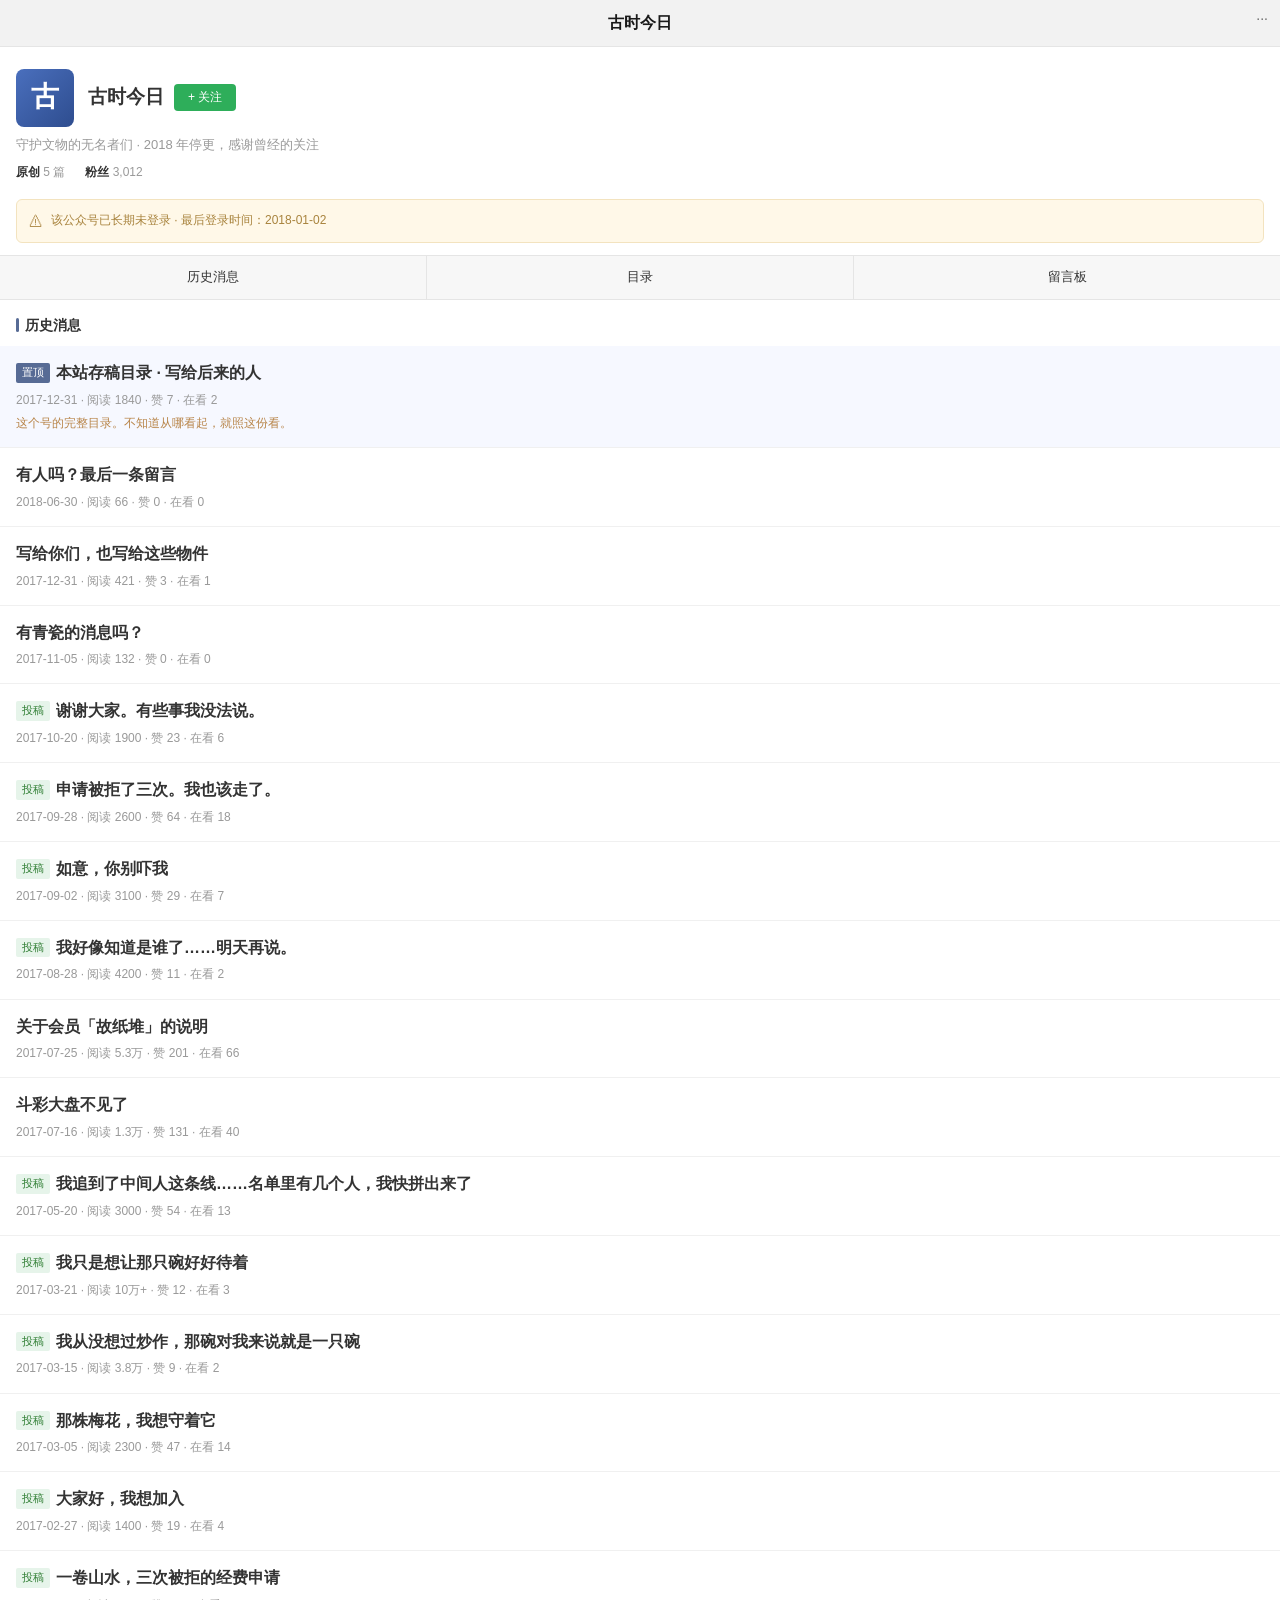
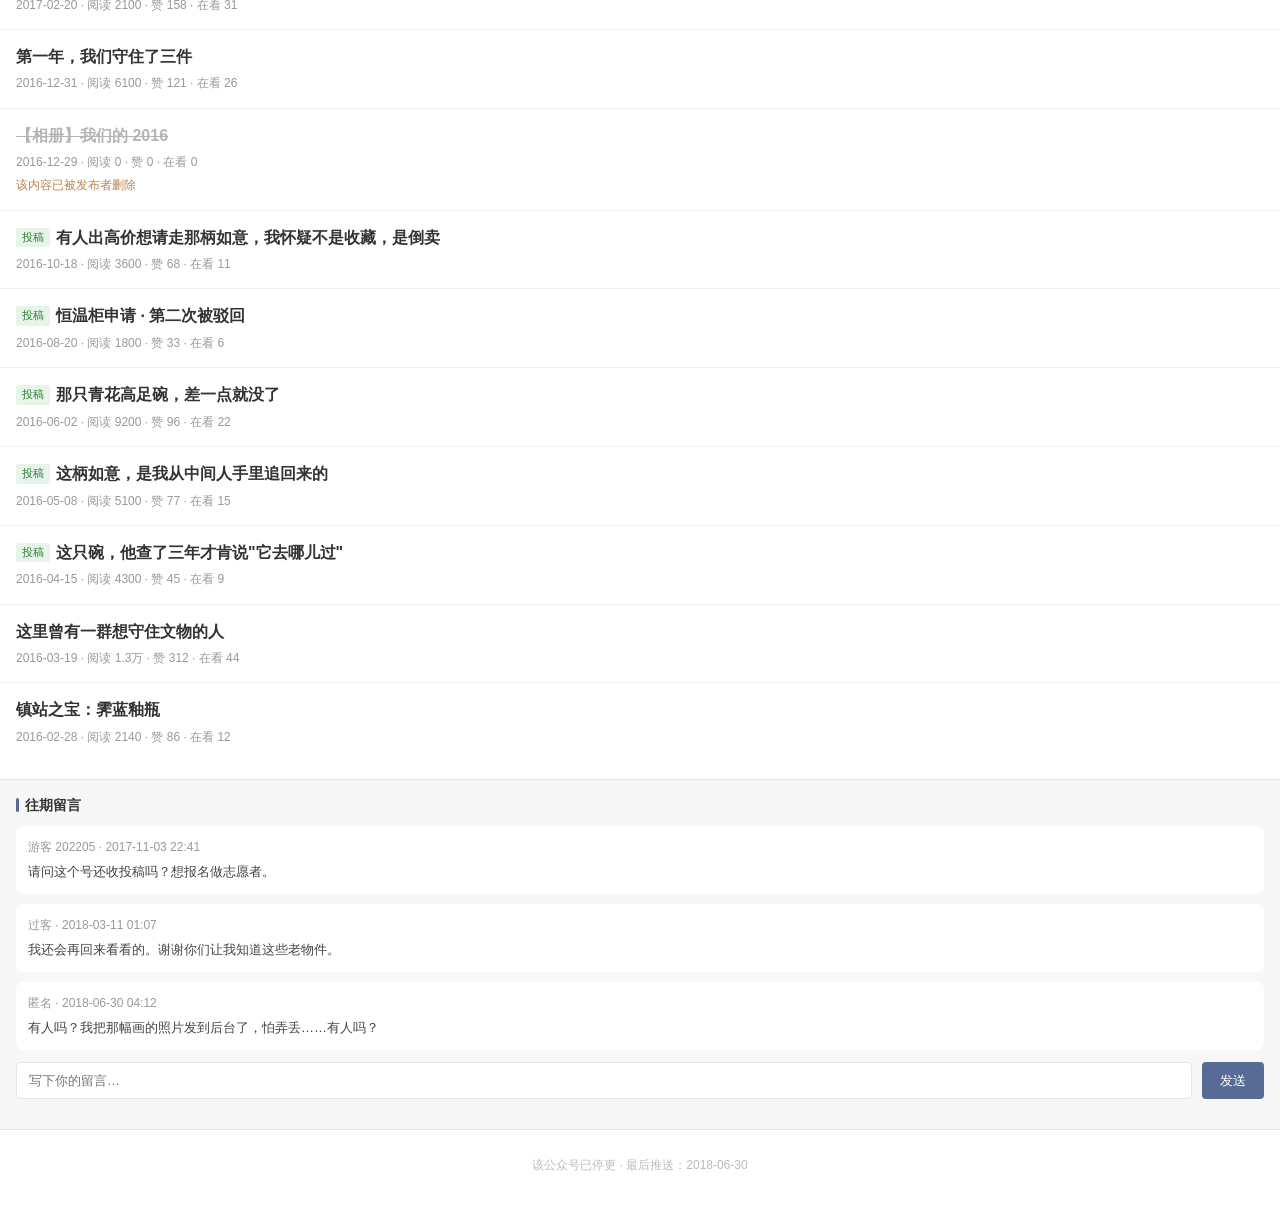
==== index.html @ 737e4e22 "大改版：论坛版废弃，重构为微信公众号ARG（号主守夜人/投稿人青瓷如意长卷过客/评论区反派故纸堆；阅读量赞在看；留言区网暴；阅读原文彩蛋；删除个人主页页）" ====
<!DOCTYPE html>
<html lang="zh-CN">
<head>
<meta charset="UTF-8">
<meta name="viewport" content="width=device-width, initial-scale=1.0, maximum-scale=1.0, user-scalable=no">
<title>古时今日 · 公众号</title>
<link rel="stylesheet" href="css/wechat.css?v=20260908">
<link rel="stylesheet" href="css/vintage.css?v=20260908">
</head>
<body>

<header class="wx-top">古时今日
  <span class="wx-top-actions">···</span>
</header>

<!-- 公众号头卡 -->
<section class="wx-hero">
  <div class="wx-avatar-row">
    <div class="wx-avatar">古</div>
    <div class="wx-name-row">
      <h1 class="wx-name">古时今日</h1>
      <button class="wx-follow" id="follow-btn">+ 关注</button>
    </div>
  </div>
  <p class="wx-desc">守护文物的无名者们 · 2018 年停更，感谢曾经的关注</p>
  <div class="wx-stats"><span><b>原创</b> 5 篇</span><span><b>粉丝</b> 3,012</span></div>
</section>

<div class="wx-notice"><i>⚠</i> 该公众号已长期未登录 · 最后登录时间：2018-01-02</div>

<!-- 自定义菜单 -->
<nav class="wechat-menu">
  <a data-act="history">历史消息</a>
  <a data-act="toc">目录</a>
  <a data-act="msg">留言板</a>
</nav>

<!-- 历史消息 -->
<section class="wx-articles">
  <div class="sec-title">历史消息</div>
  <div id="article-list"></div>
</section>

<!-- 往期留言墙 -->
<section class="wx-msgwall" id="msgwall">
  <div class="sec-title">往期留言</div>

  <div class="msg-old">
    <div class="msg-meta">游客 202205 · 2017-11-03 22:41</div>
    <div class="msg-text">请问这个号还收投稿吗？想报名做志愿者。</div>
  </div>
  <div class="msg-old">
    <div class="msg-meta">过客 · 2018-03-11 01:07</div>
    <div class="msg-text">我还会再回来看看的。谢谢你们让我知道这些老物件。</div>
  </div>
  <div class="msg-old">
    <div class="msg-meta">匿名 · 2018-06-30 04:12</div>
    <div class="msg-text">有人吗？我把那幅画的照片发到后台了，怕弄丢……有人吗？</div>
  </div>

  <div class="msg-send-row">
    <input class="msg-input-box" placeholder="写下你的留言…" disabled>
    <button class="msg-send" id="msgwall-send">发送</button>
  </div>
</section>

<footer class="wx-footer">该公众号已停更 · 最后推送：2018-06-30</footer>

<script src="js/dialog.js?v=20260908"></script>
<script src="js/posts.js?v=20260908"></script>
<script src="js/story.js?v=20260908"></script>
<script src="js/app.js?v=20260908"></script>
</body>
</html>
---- css/wechat.css ----
/* 古时今日 · 微信公众号风（废弃公众号 ARG） */
:root {
  --wx-blue: #576b95;
  --wx-green: #2eae5a;
  --wx-bg: #f2f2f2;
  --wx-line: #e5e5e5;
  --wx-text: #333;
  --wx-soft: #999;
}
* { box-sizing: border-box; margin: 0; padding: 0; }
body {
  font-family: "PingFang SC", "Microsoft YaHei", Arial, sans-serif;
  background: #fff; color: var(--wx-text); font-size: 15px; line-height: 1.6;
}
a { text-decoration: none; color: inherit; }

/* ===== 顶栏 ===== */
.wx-top {
  position: sticky; top: 0; z-index: 50;
  background: rgba(242, 242, 242, .96); color: #1a1a1a;
  font-size: 16px; font-weight: 600; text-align: center;
  padding: 10px 0; border-bottom: 1px solid var(--wx-line);
}
.wx-top-actions { position: absolute; right: 12px; top: 7px; font-size: 14px; color: #6b6b6b; font-weight: 400; }

/* ===== 主页面：公众号头卡 ===== */
.wx-hero { padding: 22px 16px 12px; }
.wx-avatar-row { display: flex; align-items: center; gap: 14px; }
.wx-avatar {
  width: 58px; height: 58px; border-radius: 8px; flex: 0 0 auto;
  background: linear-gradient(135deg, #4a6fbd, #2e4d8f); color: #fff;
  font-size: 28px; font-weight: 700; display: flex; align-items: center; justify-content: center;
}
.wx-name-row { display: flex; align-items: center; gap: 10px; flex-wrap: wrap; }
.wx-name { font-size: 19px; font-weight: 700; }
.wx-follow {
  background: var(--wx-green); color: #fff; border: none; border-radius: 4px;
  font-size: 12px; padding: 5px 14px; cursor: pointer;
}
.wx-follow.followed { background: #fff; color: var(--wx-soft); border: 1px solid var(--wx-line); }
.wx-desc { color: var(--wx-soft); font-size: 13px; margin-top: 8px; }
.wx-stats { display: flex; gap: 20px; color: var(--wx-soft); font-size: 12px; margin-top: 8px; }
.wx-stats b { color: var(--wx-text); }

/* 停更提示条 */
.wx-notice {
  margin: 4px 16px 12px; padding: 10px 12px;
  background: #fff8e8; color: #a8833d; font-size: 12px;
  border: 1px solid #f3e3bf; border-radius: 6px;
  display: flex; align-items: center; gap: 8px;
}
.wx-notice i { font-style: normal; font-size: 14px; }

/* ===== 自定义菜单 ===== */
.wechat-menu {
  display: flex; background: #f7f7f7;
  border-top: 1px solid var(--wx-line); border-bottom: 1px solid var(--wx-line);
}
.wechat-menu a {
  flex: 1; text-align: center; padding: 11px 0;
  font-size: 13px; color: #333; cursor: pointer;
  border-right: 1px solid var(--wx-line);
}
.wechat-menu a:last-child { border-right: none; }
.wechat-menu a:active { background: #ececec; }

/* ===== 分区标题 ===== */
.sec-title {
  font-size: 14px; font-weight: 700; color: #333;
  padding: 14px 16px 10px;
  display: flex; align-items: center; gap: 6px;
}
.sec-title::before { content: ''; width: 3px; height: 14px; background: var(--wx-blue); border-radius: 2px; }

/* ===== 文章列表 ===== */
.art-item {
  display: block; padding: 14px 16px;
  border-top: 1px solid #f0f0f0; cursor: pointer;
}
.art-item:active { background: #f7f7f7; }
.art-pinned { background: #f6f8ff; border-top: none; }
.art-head { display: flex; align-items: center; gap: 6px; flex-wrap: wrap; }
.art-title { font-size: 16px; font-weight: 600; word-break: break-all; }
.art-item.art-dead .art-title { color: #b5b5b5; text-decoration: line-through; }
.art-tag {
  flex: 0 0 auto; font-size: 11px; padding: 1px 6px; border-radius: 2px;
  background: #f0e8fd; color: #7c4dff;
}
.art-tag-pin { background: var(--wx-blue); color: #fff; }
.art-tag-sub { background: #e6f4ea; color: #2e7d32; }
.art-meta { color: var(--wx-soft); font-size: 12px; margin-top: 5px; }
.art-desc { color: #b8854a; font-size: 12px; margin-top: 4px; }

/* ===== 往期留言墙 ===== */
.wx-msgwall { background: #f7f7f7; border-top: 1px solid var(--wx-line); margin-top: 18px; padding-bottom: 30px; }
.msg-old { background: #fff; margin: 0 16px 10px; padding: 12px; border-radius: 8px; }
.msg-meta { color: var(--wx-soft); font-size: 12px; }
.msg-text { font-size: 13px; color: #444; margin-top: 4px; }
.msg-send-row { display: flex; gap: 10px; margin: 12px 16px 0; }
.msg-input-box {
  flex: 1; background: #fff; border: 1px solid var(--wx-line); border-radius: 4px;
  font-size: 13px; padding: 10px 12px; color: #666; outline: none;
}
.msg-send {
  background: var(--wx-blue); color: #fff; border: none; border-radius: 4px;
  padding: 0 18px; font-size: 13px; cursor: pointer;
}

/* ===== 文章页 ===== */
.wx-article { padding: 18px 16px 40px; }
.wx-title { font-size: 21px; font-weight: 700; line-height: 1.4; }
.wx-byline { display: flex; gap: 8px; align-items: center; color: var(--wx-soft); font-size: 12px; margin-top: 10px; }
.wx-byline b { color: var(--wx-blue); font-weight: 600; }
.wx-orig { font-size: 10px; padding: 1px 5px; background: #e8e8e8; color: #888; border-radius: 2px; }
.wx-src { color: var(--wx-soft); font-size: 12px; margin-top: 6px; }
.wx-body { margin-top: 18px; font-size: 15px; line-height: 1.85; color: #3b3b3b; word-break: break-word; }
.wx-body p { margin-bottom: 14px; }
.wx-body b { color: #7a4f1d; }
.wx-body b:last-of-type::before { content: '· '; color: #999; }
.wx-img { width: 100%; border-radius: 4px; margin: 14px 0 4px; }
.wx-reads { color: var(--wx-soft); font-size: 12px; margin-top: 6px; }
.wx-origin { margin-top: 16px; text-align: center; }
.wx-origin a { color: var(--wx-blue); font-size: 13px; border-bottom: 1px solid var(--wx-blue); }

/* 评论区 */
.wx-comments { margin-top: 24px; border-top: 8px solid var(--wx-bg); padding-top: 4px; }
.cmt-item { display: flex; gap: 10px; padding: 12px 16px; border-bottom: 1px solid #f2f2f2; }
.cmt-avatar {
  width: 34px; height: 34px; border-radius: 50%; flex: 0 0 auto;
  background: #3583fb; color: #fff; font-size: 15px; font-weight: 600;
  display: flex; align-items: center; justify-content: center;
}
.cmt-main { flex: 1; min-width: 0; }
.cmt-name { color: #576b95; font-size: 13px; font-weight: 600; }
.cmt-text { font-size: 14px; color: #3b3b3b; margin-top: 2px; white-space: pre-wrap; word-break: break-word; }
.cmt-author-reply {
  margin-top: 6px; background: #f7f7f7; border-radius: 4px;
  font-size: 12px; color: #666; padding: 6px 8px;
}
.cmt-author-reply b { color: #999; font-weight: 600; }
.cmt-meta { color: var(--wx-soft); font-size: 11px; margin-top: 5px; }
.cmt-like { color: #576b95; }
.cmt-empty { color: var(--wx-soft); font-size: 13px; padding: 14px 16px; }
.wx-write {
  display: block; margin: 16px; width: calc(100% - 32px);
  background: #fff; color: var(--wx-blue);
  border: 1px dashed #b9c6e3; border-radius: 4px;
  padding: 11px 0; font-size: 14px; cursor: pointer;
}
.wx-nav { display: flex; justify-content: space-between; gap: 10px; padding: 0 16px; flex-wrap: wrap; }
.nav-btn { color: var(--wx-blue); font-size: 13px; }

/* ===== 照片页 / 404 ===== */
.ph-wrap { text-align: center; padding: 30px 20px; }
.ph-img { max-width: min(92vw, 620px); border-radius: 6px; filter: sepia(.2); }
.ph-note { color: var(--wx-soft); font-size: 13px; line-height: 1.9; margin-top: 16px; max-width: 480px; margin-left: auto; margin-right: auto; }
.ph-back { display: inline-block; margin-top: 22px; color: var(--wx-blue); font-size: 13px; }
.err-wrap { padding: 60px 24px; text-align: center; }
.err-icon { font-size: 40px; color: #d8d8d8; }
.err-title { font-size: 17px; color: #555; margin-top: 12px; }
.err-text { color: var(--wx-soft); font-size: 13px; margin-top: 8px; line-height: 1.9; }
.err-back { display: inline-block; margin-top: 24px; color: var(--wx-blue); font-size: 14px; }

footer.wx-footer {
  text-align: center; color: #bbb; font-size: 12px;
  padding: 26px 16px 40px; border-top: 1px solid var(--wx-line);
}

@media (max-width: 600px) { .wx-title { font-size: 19px; } }
---- css/vintage.css ----
/* 古时今日 · 复古 Win98 风（废弃网站氛围）
   系统报错弹窗 / 失效链接 / 无人回应的留言板 / 旧合影彩蛋 / 404 页 */

/* ===== 复古弹窗（Win98 对话框） ===== */
.v98-overlay {
  position: fixed; inset: 0; background: rgba(0, 0, 0, .28);
  z-index: 999; display: none;
}
.v98-window {
  position: fixed; left: 50%; top: 50%; transform: translate(-50%, -50%);
  min-width: 320px; max-width: min(500px, calc(100vw - 32px));
  background: #c0c0c0;
  border: 2px solid; border-color: #fff #404040 #404040 #fff;
  box-shadow: 3px 3px 0 rgba(0, 0, 0, .35);
  z-index: 1000;
  font-family: "SimSun", "宋体", "Microsoft YaHei", Arial, sans-serif;
  display: none;
}
/* 静态模式（404 页复用，不做 fixed 居中） */
.v98-window.static {
  position: relative; left: auto; top: auto; transform: none;
  display: block;
}
.v98-titlebar {
  display: flex; align-items: center; justify-content: space-between; gap: 8px;
  background: linear-gradient(90deg, #000080, #1084d0);
  color: #fff; padding: 4px 4px 4px 8px;
  font-size: 12px; font-weight: 700; user-select: none;
}
.v98-title { white-space: nowrap; overflow: hidden; text-overflow: ellipsis; }
.v98-close {
  width: 18px; height: 15px; flex: 0 0 auto;
  background: #c0c0c0; color: #000;
  border: 1px solid; border-color: #fff #404040 #404040 #fff;
  font-size: 10px; line-height: 14px; text-align: center; cursor: pointer;
}
.v98-close:active { border-color: #404040 #fff #fff #404040; }
.v98-body { padding: 16px; }
.v98-msg { display: flex; gap: 12px; align-items: flex-start; }
.v98-icon {
  width: 34px; height: 34px; flex: 0 0 auto; border-radius: 50%;
  border: 2px solid #303030;
  display: flex; align-items: center; justify-content: center;
  font-size: 17px; font-weight: 900; color: #fff; font-family: Arial;
}
.v98-icon.error { background: #d43a3a; }
.v98-icon.warn  { background: #c78a00; }
.v98-icon.info  { background: #2d6fd2; }
.v98-text { flex: 1; min-width: 0; font-size: 13px; line-height: 1.8; color: #111; white-space: pre-wrap; word-break: break-word; }
.v98-btns { display: flex; justify-content: flex-end; gap: 8px; margin-top: 14px; }
.v98-btn {
  min-width: 76px; padding: 5px 14px; font-size: 12px;
  background: #c0c0c0; color: #111; border: 2px solid;
  border-color: #fff #404040 #404040 #fff; cursor: pointer;
  font-family: "SimSun", "宋体", Arial, sans-serif;
}
.v98-btn:active, .v98-btn.pressed { border-color: #404040 #fff #fff #404040; }
.v98-btn:disabled { color: #8a8a8a; text-shadow: 1px 1px #fff; cursor: default; }
.v98-input {
  width: 100%; box-sizing: border-box; margin-top: 10px; padding: 6px 8px;
  font-size: 12px; line-height: 1.6; font-family: inherit;
  background: #fff; border: 2px solid; border-color: #404040 #fff #fff #404040;
  outline: none; resize: vertical;
}
.v98-spin { display: inline-block; animation: v98spin 1s steps(8) infinite; }
@keyframes v98spin { to { transform: rotate(360deg); } }

/* ===== 失效链接（[已失效] 徽记 + 删除线） ===== */
a.dead-link, span.dead-link { color: #9c9c9c; text-decoration: line-through; }
a.dead-link:hover { color: #7a7a7a; }
.dead-tag {
  display: inline-block; font-size: 10px; color: #b9b9b9;
  border: 1px solid #d9d9d9; border-radius: 2px; padding: 0 3px;
  margin-left: 4px; text-decoration: none; vertical-align: 1px;
}

/* ===== 无人回应的留言板 ===== */
.board-section {
  background: var(--card, #fff); margin: 16px; border-radius: 8px;
  padding: 14px 16px;
}
.board-title { font-size: 15px; font-weight: 700; }
.board-sub { color: #999; font-size: 12px; margin: 2px 0 10px; }
.board-msg { border-top: 1px dashed var(--line, #e8eef5); padding: 10px 0; }
.board-meta { font-size: 12px; color: #8a8a8a; }
.board-text { font-size: 13px; color: #555; margin-top: 4px; }
.board-none { color: #bbb; font-size: 12px; padding: 8px 0; }

/* ===== 旧合影彩蛋（相册卡片） ===== */
.egg-album {
  margin-top: 12px; background: #f7f9fd;
  border: 1px solid var(--line, #e8eef5); border-radius: 8px; padding: 10px;
}
.egg-album img {
  width: 100%; border-radius: 6px; cursor: zoom-in;
  filter: sepia(.28) contrast(.92) brightness(1.02);
}
.egg-album img:hover { filter: sepia(.18) contrast(.96); }
.egg-album-cap { font-size: 12px; color: #999; margin-top: 6px; line-height: 1.7; }

/* ===== 404 页 ===== */
body.err404 {
  background: #c0c0c0;
  display: flex; align-items: center; justify-content: center;
  min-height: 100vh; padding: 20px;
}
.err404-wrap { width: min(560px, 100%); }
.err404-hint { color: #555; font-size: 12px; margin-top: 10px; line-height: 1.8; }
.err404-stats { margin-top: 16px; }
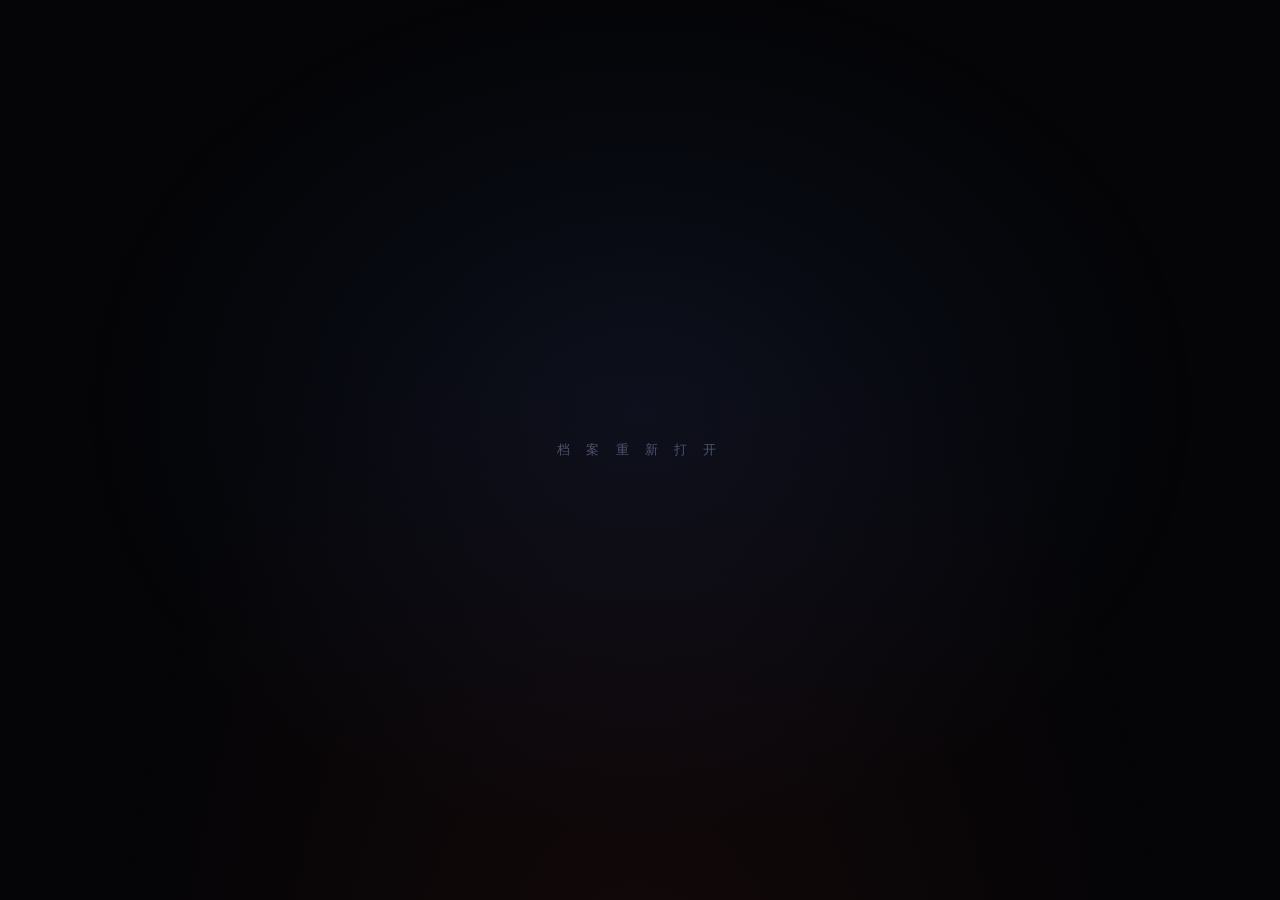
==== commit 883227b2: "新方向：文物档案网页（黑场→宝蓝红序章→老旧弹窗→推理黑板13张线索卡+红线+档案弹窗）；附内容填空表；清理旧论坛/公众号版" ====
--- a/index.html
+++ b/index.html
@@ -2,73 +2,59 @@
 <html lang="zh-CN">
 <head>
 <meta charset="UTF-8">
-<meta name="viewport" content="width=device-width, initial-scale=1.0, maximum-scale=1.0, user-scalable=no">
-<title>古时今日 · 公众号</title>
-<link rel="stylesheet" href="css/wechat.css?v=20260908">
-<link rel="stylesheet" href="css/vintage.css?v=20260908">
+<meta name="viewport" content="width=device-width, initial-scale=1.0">
+<title>古时今日</title>
+<link rel="stylesheet" href="css/opening.css?v=20260909">
+<link rel="stylesheet" href="css/vintage.css?v=20260909">
 </head>
-<body>
+<body class="opening">
 
-<header class="wx-top">古时今日
-  <span class="wx-top-actions">···</span>
-</header>
-
-<!-- 公众号头卡 -->
-<section class="wx-hero">
-  <div class="wx-avatar-row">
-    <div class="wx-avatar">古</div>
-    <div class="wx-name-row">
-      <h1 class="wx-name">古时今日</h1>
-      <button class="wx-follow" id="follow-btn">+ 关注</button>
-    </div>
-  </div>
-  <p class="wx-desc">守护文物的无名者们 · 2018 年停更，感谢曾经的关注</p>
-  <div class="wx-stats"><span><b>原创</b> 5 篇</span><span><b>粉丝</b> 3,012</span></div>
+<!-- 第一幕：静默 -->
+<section class="act-silence" id="act-silence">
+  <div class="silence-line">档 案 重 新 打 开</div>
 </section>
 
-<div class="wx-notice"><i>⚠</i> 该公众号已长期未登录 · 最后登录时间：2018-01-02</div>
+<!-- 第二幕：序章 -->
+<section class="act-prologue" id="act-prologue" style="display:none">
+  <div class="stage">
+    <div class="line pro-mark" data-step="0">文物档案 · 编号 2016–2018</div>
 
-<!-- 自定义菜单 -->
-<nav class="wechat-menu">
-  <a data-act="history">历史消息</a>
-  <a data-act="toc">目录</a>
-  <a data-act="msg">留言板</a>
-</nav>
+    <h1 class="line pro-title" data-step="1">
+      有些东西<span>不该被忘记</span>，<br>有些门，关了就不会再开。
+    </h1>
 
-<!-- 历史消息 -->
-<section class="wx-articles">
-  <div class="sec-title">历史消息</div>
-  <div id="article-list"></div>
-</section>
+    <div class="pro-body">
+      <p class="line" data-step="2">
+        <span class="blue">这里是一个已经消失的网站留下的全部档案。</span>
+        2016 年，有一群人开始记录他们守着的文物——一只碗、一柄如意、一卷山水、一株梅花。
+        他们写下每一次出价、每一次驳回、每一次求助，也写下了后来发生的事情。
+      </p>
+      <p class="line" data-step="3">
+        <span class="red">2018 年 1 月 2 日，这个网站最后一次被人打开。</span>
+        再之后，没有人来过。帖子里提到的那些人，也再没有出现。
+        我们把这些碎片收拢在这里，请你照着线索，自己看一看当年发生过什么。
+      </p>
+    </div>
 
-<!-- 往期留言墙 -->
-<section class="wx-msgwall" id="msgwall">
-  <div class="sec-title">往期留言</div>
+    <div class="line pro-foot" data-step="4">
+      以下内容包含真实文物的记录与无法核实的个人叙述。<br>
+      请自行判断，你将要看到的东西。
+    </div>
 
-  <div class="msg-old">
-    <div class="msg-meta">游客 202205 · 2017-11-03 22:41</div>
-    <div class="msg-text">请问这个号还收投稿吗？想报名做志愿者。</div>
-  </div>
-  <div class="msg-old">
-    <div class="msg-meta">过客 · 2018-03-11 01:07</div>
-    <div class="msg-text">我还会再回来看看的。谢谢你们让我知道这些老物件。</div>
-  </div>
-  <div class="msg-old">
-    <div class="msg-meta">匿名 · 2018-06-30 04:12</div>
-    <div class="msg-text">有人吗？我把那幅画的照片发到后台了，怕弄丢……有人吗？</div>
-  </div>
-
-  <div class="msg-send-row">
-    <input class="msg-input-box" placeholder="写下你的留言…" disabled>
-    <button class="msg-send" id="msgwall-send">发送</button>
+    <!-- 第三幕：老旧弹窗 -->
+    <div class="dialog-zone" id="dialog-zone"></div>
   </div>
 </section>
 
-<footer class="wx-footer">该公众号已停更 · 最后推送：2018-06-30</footer>
+<!-- 离开幕 -->
+<section class="act-leave" id="act-leave">
+  <div class="leave-inner">
+    你选择了离开。<br>
+    <small>这个档案会留在这里。等你改主意的时候。<br><a href="#" id="again">重新打开</a></small>
+  </div>
+</section>
 
-<script src="js/dialog.js?v=20260908"></script>
-<script src="js/posts.js?v=20260908"></script>
-<script src="js/story.js?v=20260908"></script>
-<script src="js/app.js?v=20260908"></script>
+<script src="js/dialog.js?v=20260909"></script>
+<script src="js/opening.js?v=20260909"></script>
 </body>
 </html>
--- a/css/opening.css
+++ b/css/opening.css
@@ -0,0 +1,97 @@
+/* 开场页：黑场 → 序章（宝蓝 / 朱红）→ 老旧弹窗 */
+:root {
+  --ink: #050507;
+  --royal: #3b6bd6;      /* 宝蓝 */
+  --royal-dim: #24407e;
+  --crimson: #c0392b;    /* 朱红 */
+  --paper: #e8e4da;
+}
+* { box-sizing: border-box; margin: 0; padding: 0; }
+html, body { height: 100%; }
+body.opening {
+  background: var(--ink); color: #cfd4e0;
+  font-family: "Songti SC", "SimSun", "Source Han Serif SC", Georgia, serif;
+  overflow-x: hidden;
+}
+
+/* 极淡的噪点/暗角，避免死黑 */
+body.opening::before {
+  content: ''; position: fixed; inset: 0; pointer-events: none; z-index: 1;
+  background:
+    radial-gradient(ellipse at 50% 45%, rgba(59,107,214,.10), transparent 62%),
+    radial-gradient(ellipse at 50% 120%, rgba(192,57,43,.08), transparent 60%);
+}
+
+.stage { position: relative; z-index: 2; max-width: 720px; margin: 0 auto; padding: 0 26px; }
+
+/* ===== 第一幕：静默 ===== */
+.act-silence {
+  min-height: 100vh; display: flex; align-items: center; justify-content: center;
+  transition: opacity 1.4s ease;
+}
+.silence-line {
+  color: #4a5163; font-size: 13px; letter-spacing: .5em;
+  opacity: 0; animation: fadeIn 3s ease 1.2s forwards;
+}
+@keyframes fadeIn { to { opacity: 1; } }
+
+/* ===== 第二幕：序章 ===== */
+.act-prologue { padding: 12vh 0 10vh; }
+.line { opacity: 0; transform: translateY(10px); transition: opacity 1.2s ease, transform 1.2s ease; }
+.line.show { opacity: 1; transform: none; }
+
+.pro-mark {
+  font-size: 12px; letter-spacing: .35em; color: #5c6a8a; margin-bottom: 28px;
+}
+.pro-title {
+  font-size: 34px; line-height: 1.5; font-weight: 700; letter-spacing: .08em;
+  color: var(--royal); text-shadow: 0 0 24px rgba(59,107,214,.35);
+}
+.pro-title span { color: var(--crimson); text-shadow: 0 0 24px rgba(192,57,43,.3); }
+.pro-body { margin-top: 34px; font-size: 16px; line-height: 2.1; color: #b9c1d1; }
+.pro-body p { margin-bottom: 18px; }
+.pro-body .red { color: #d8695c; }
+.pro-body .blue { color: #7ea2e8; }
+.pro-foot { margin-top: 42px; font-size: 13px; color: #6b7488; line-height: 2; }
+
+/* ===== 第三幕：老旧弹窗（复用 v98 外观，加深色底） ===== */
+.dialog-zone {
+  margin-top: 40px; opacity: 0; transition: opacity 1s ease;
+}
+.dialog-zone.show { opacity: 1; }
+.v98-window { /* 覆盖为深色系，保持 Win98 骨架 */ }
+.opening .v98-window {
+  background: #1a1d26;
+  border: 2px solid; border-color: #55617e #101319 #101319 #55617e;
+  box-shadow: 4px 4px 0 rgba(0,0,0,.5);
+  color: #cfd4e0;
+}
+.opening .v98-titlebar { background: linear-gradient(90deg, #17233f, #2b4c9b); }
+.opening .v98-body { background: #1a1d26; }
+.opening .v98-text { color: #c8cfdd; }
+.opening .v98-btn {
+  background: #2a3040; color: #d7dcea;
+  border-color: #5d6a89 #0d1017 #0d1017 #5d6a89;
+  font-family: "Songti SC", "SimSun", serif;
+  min-width: 86px; letter-spacing: .2em;
+}
+.opening .v98-btn:active, .opening .v98-btn.pressed { border-color: #0d1017 #5d6a89 #5d6a89 #0d1017; }
+.opening .v98-btn:hover { background: #33405c; }
+.opening .v98-icon.info { background: #2b4c9b; }
+.opening .v98-icon.warn { background: #a8342a; }
+
+/* ===== 离开幕（点否） ===== */
+.act-leave {
+  min-height: 100vh; display: none; align-items: center; justify-content: center;
+  text-align: center; opacity: 0; transition: opacity 1.6s ease;
+}
+.act-leave.show { display: flex; opacity: 1; }
+.leave-inner { color: #4d5466; font-size: 15px; line-height: 2.4; letter-spacing: .12em; }
+.leave-inner small { display: block; margin-top: 18px; color: #363c4b; font-size: 12px; }
+.leave-inner a { color: #56617c; text-decoration: none; border-bottom: 1px solid #333a49; }
+
+@media (max-width: 600px) {
+  .pro-title { font-size: 26px; }
+  .pro-body { font-size: 15px; }
+  .act-prologue { padding: 8vh 0; }
+}
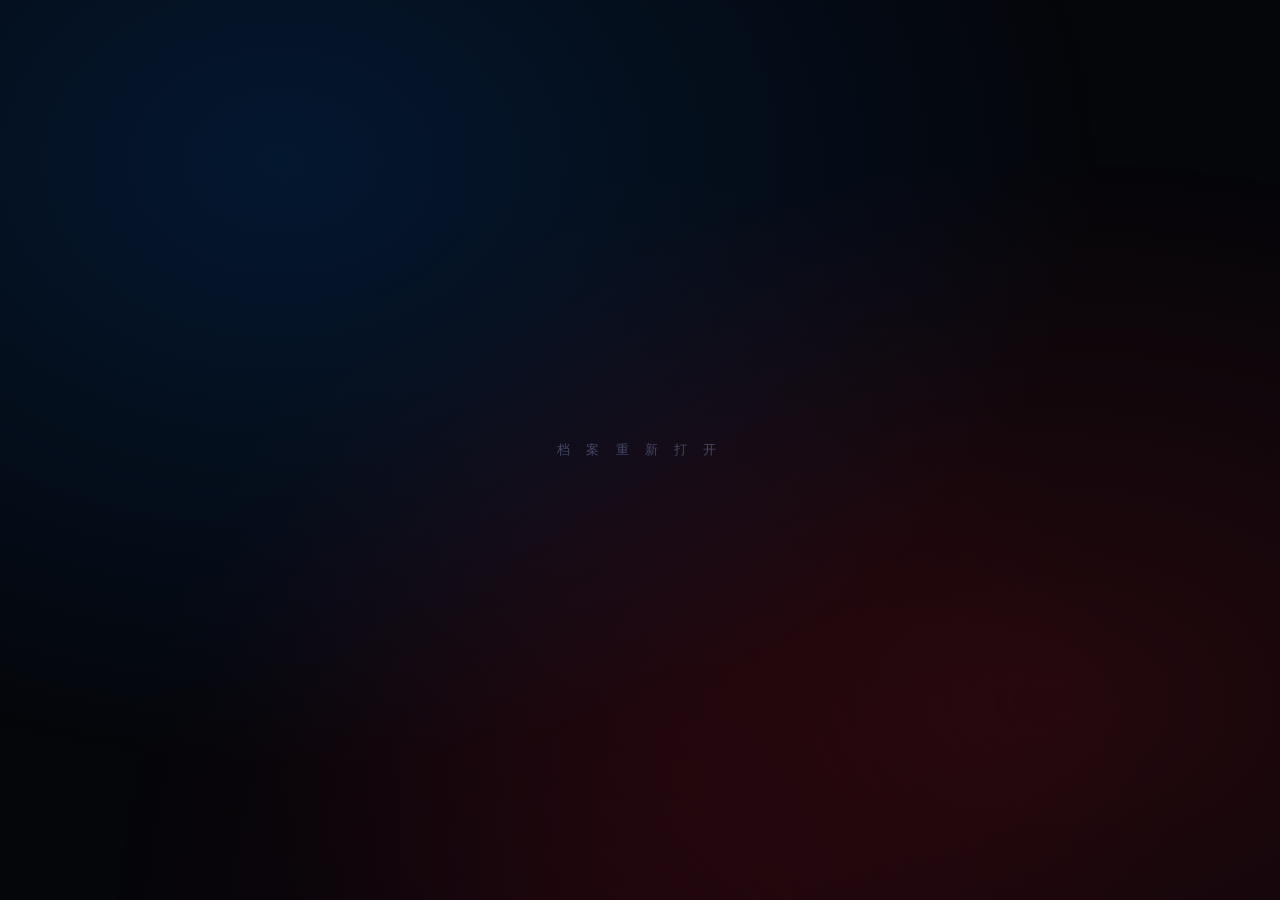
==== commit 877df596: "红蓝版主题落地：theme.css 主题变量架构（redblue 默认/guofeng 预留）；开场黑场双向光晕+序章红蓝比例条+深蓝弹窗红按钮；黑板藏蓝底+米白纸卡+发光红线+红印章；笔记新增配色方" ====
--- a/index.html
+++ b/index.html
@@ -1,11 +1,12 @@
 <!DOCTYPE html>
-<html lang="zh-CN">
+<html lang="zh-CN" data-theme="redblue">
 <head>
 <meta charset="UTF-8">
 <meta name="viewport" content="width=device-width, initial-scale=1.0">
 <title>古时今日</title>
-<link rel="stylesheet" href="css/opening.css?v=20260909">
-<link rel="stylesheet" href="css/vintage.css?v=20260909">
+<link rel="stylesheet" href="css/theme.css?v=20260910">
+<link rel="stylesheet" href="css/opening.css?v=20260910">
+<link rel="stylesheet" href="css/vintage.css?v=20260910">
 </head>
 <body class="opening">
 
@@ -23,20 +24,22 @@
       有些东西<span>不该被忘记</span>，<br>有些门，关了就不会再开。
     </h1>
 
+    <div class="line pro-rule" data-step="2"><i></i><i></i><i></i></div>
+
     <div class="pro-body">
-      <p class="line" data-step="2">
+      <p class="line" data-step="3">
         <span class="blue">这里是一个已经消失的网站留下的全部档案。</span>
         2016 年，有一群人开始记录他们守着的文物——一只碗、一柄如意、一卷山水、一株梅花。
         他们写下每一次出价、每一次驳回、每一次求助，也写下了后来发生的事情。
       </p>
-      <p class="line" data-step="3">
+      <p class="line" data-step="4">
         <span class="red">2018 年 1 月 2 日，这个网站最后一次被人打开。</span>
         再之后，没有人来过。帖子里提到的那些人，也再没有出现。
         我们把这些碎片收拢在这里，请你照着线索，自己看一看当年发生过什么。
       </p>
     </div>
 
-    <div class="line pro-foot" data-step="4">
+    <div class="line pro-foot" data-step="5">
       以下内容包含真实文物的记录与无法核实的个人叙述。<br>
       请自行判断，你将要看到的东西。
     </div>
@@ -54,7 +57,7 @@
   </div>
 </section>
 
-<script src="js/dialog.js?v=20260909"></script>
-<script src="js/opening.js?v=20260909"></script>
+<script src="js/dialog.js?v=20260910"></script>
+<script src="js/opening.js?v=20260910"></script>
 </body>
 </html>
--- a/css/theme.css
+++ b/css/theme.css
@@ -0,0 +1,31 @@
+/* ============================================================
+   古时今日 · 主题系统
+   redblue  红蓝版（当前默认）—— 依据 sucai\配色\红蓝 五张素材
+   guofeng  古风版（预留，后续实现）—— 依据 sucai\配色\古风
+   ============================================================ */
+
+[data-theme="redblue"] {
+  /* 底色 */
+  --bg:            #05060a;   /* 黑场（近黑带蓝） */
+  --bg-deep:       #081530;   /* 藏蓝深底（LAMP #081530） */
+  --bg-panel:      #0c1c3a;   /* 面板 */
+  /* 蓝 */
+  --blue:          #0d47a1;   /* 宝蓝 */
+  --blue-bright:   #0057b8;   /* 劲爽蓝（标题/发光） */
+  --blue-soft:     #85c3e8;   /* 浅蓝（SOFA，次要文字/点缀） */
+  --blue-glow:     rgba(0, 87, 184, .45);
+  /* 红 */
+  --red:           #c9141e;   /* 正红 */
+  --red-hot:       #ff0033;   /* 激爽红（发光强调） */
+  --red-deep:      #8c0503;   /* 深红（压重/APPLE） */
+  --red-glow:      rgba(255, 0, 51, .42);
+  /* 纸与中性 */
+  --paper:         #f9f6ef;   /* 米白纸（WALL） */
+  --paper-line:    #ddd6c6;
+  --paper-ink:     #1b1f2a;
+  --paper-dim:     #6d6656;
+  --brown:         #4a2d18;   /* WINE 棕（辅助） */
+  --text:          #cdd7ea;
+  --text-dim:      #6f7fa2;
+  --line:          rgba(133, 195, 232, .22);
+}
--- a/css/opening.css
+++ b/css/opening.css
@@ -1,25 +1,20 @@
-/* 开场页：黑场 → 序章（宝蓝 / 朱红）→ 老旧弹窗 */
-:root {
-  --ink: #050507;
-  --royal: #3b6bd6;      /* 宝蓝 */
-  --royal-dim: #24407e;
-  --crimson: #c0392b;    /* 朱红 */
-  --paper: #e8e4da;
-}
+/* 开场页（红蓝版）：黑场 → 序章（蓝底红字 / 红底蓝字）→ 老旧弹窗 */
 * { box-sizing: border-box; margin: 0; padding: 0; }
 html, body { height: 100%; }
 body.opening {
-  background: var(--ink); color: #cfd4e0;
+  background: var(--bg);
+  color: var(--text);
   font-family: "Songti SC", "SimSun", "Source Han Serif SC", Georgia, serif;
   overflow-x: hidden;
 }
 
-/* 极淡的噪点/暗角，避免死黑 */
+/* 黑场：克莱因蓝与朱红的极淡光晕（红蓝版气质） */
 body.opening::before {
   content: ''; position: fixed; inset: 0; pointer-events: none; z-index: 1;
   background:
-    radial-gradient(ellipse at 50% 45%, rgba(59,107,214,.10), transparent 62%),
-    radial-gradient(ellipse at 50% 120%, rgba(192,57,43,.08), transparent 60%);
+    radial-gradient(ellipse at 22% 18%, rgba(0, 87, 184, .22), transparent 58%),
+    radial-gradient(ellipse at 82% 78%, rgba(201, 20, 30, .16), transparent 55%),
+    radial-gradient(ellipse at 50% 115%, rgba(255, 0, 51, .08), transparent 60%);
 }
 
 .stage { position: relative; z-index: 2; max-width: 720px; margin: 0 auto; padding: 0 26px; }
@@ -30,7 +25,7 @@
   transition: opacity 1.4s ease;
 }
 .silence-line {
-  color: #4a5163; font-size: 13px; letter-spacing: .5em;
+  color: #3f4a63; font-size: 13px; letter-spacing: .5em;
   opacity: 0; animation: fadeIn 3s ease 1.2s forwards;
 }
 @keyframes fadeIn { to { opacity: 1; } }
@@ -41,54 +36,73 @@
 .line.show { opacity: 1; transform: none; }
 
 .pro-mark {
-  font-size: 12px; letter-spacing: .35em; color: #5c6a8a; margin-bottom: 28px;
+  font-size: 12px; letter-spacing: .35em; color: var(--blue-soft);
+  opacity: .75; margin-bottom: 28px;
 }
 .pro-title {
   font-size: 34px; line-height: 1.5; font-weight: 700; letter-spacing: .08em;
-  color: var(--royal); text-shadow: 0 0 24px rgba(59,107,214,.35);
+  color: var(--blue-bright);                 /* 蓝底：标题用劲爽蓝 */
+  text-shadow: 0 0 26px var(--blue-glow);
 }
-.pro-title span { color: var(--crimson); text-shadow: 0 0 24px rgba(192,57,43,.3); }
-.pro-body { margin-top: 34px; font-size: 16px; line-height: 2.1; color: #b9c1d1; }
+.pro-title span {                            /* 红字：红蓝对撞 */
+  color: var(--red-hot);
+  text-shadow: 0 0 26px var(--red-glow);
+}
+.pro-body { margin-top: 34px; font-size: 16px; line-height: 2.1; color: var(--text); }
 .pro-body p { margin-bottom: 18px; }
-.pro-body .red { color: #d8695c; }
-.pro-body .blue { color: #7ea2e8; }
-.pro-foot { margin-top: 42px; font-size: 13px; color: #6b7488; line-height: 2; }
+.pro-body .blue { color: var(--blue-soft); }
+.pro-body .red  { color: #ff5c52; }
+.pro-foot { margin-top: 42px; font-size: 13px; color: var(--text-dim); line-height: 2; }
 
-/* ===== 第三幕：老旧弹窗（复用 v98 外观，加深色底） ===== */
-.dialog-zone {
-  margin-top: 40px; opacity: 0; transition: opacity 1s ease;
+/* 序章装饰：红蓝双色细横线（比例 50:30:20 的暗示） */
+.pro-rule { display: flex; height: 3px; width: 210px; margin: 30px 0 0; }
+.pro-rule i { display: block; height: 100%; }
+.pro-rule i:nth-child(1) { flex: 5; background: var(--blue-bright); }
+.pro-rule i:nth-child(2) { flex: 3; background: var(--red); }
+.pro-rule i:nth-child(3) { flex: 2; background: rgba(133, 195, 232, .35); }
+
+/* ===== 第三幕：老旧弹窗（深蓝 Win98） ===== */
+.dialog-zone { margin-top: 40px; opacity: 0; transition: opacity 1s ease; }
+.dialog-zone.show { opacity: 1; }
+
+.opening .v98-window {
+  background: var(--bg-panel);
+  border: 2px solid; border-color: #35507f #050a14 #050a14 #35507f;
+  box-shadow: 4px 4px 0 rgba(0, 0, 0, .55), 0 0 30px rgba(0, 87, 184, .12);
+  color: var(--text);
 }
-.dialog-zone.show { opacity: 1; }
-.v98-window { /* 覆盖为深色系，保持 Win98 骨架 */ }
-.opening .v98-window {
-  background: #1a1d26;
-  border: 2px solid; border-color: #55617e #101319 #101319 #55617e;
-  box-shadow: 4px 4px 0 rgba(0,0,0,.5);
-  color: #cfd4e0;
-}
-.opening .v98-titlebar { background: linear-gradient(90deg, #17233f, #2b4c9b); }
-.opening .v98-body { background: #1a1d26; }
-.opening .v98-text { color: #c8cfdd; }
+.opening .v98-titlebar { background: linear-gradient(90deg, #071228, var(--blue)); }
+.opening .v98-body { background: var(--bg-panel); }
+.opening .v98-text { color: #c3cfe4; }
 .opening .v98-btn {
-  background: #2a3040; color: #d7dcea;
-  border-color: #5d6a89 #0d1017 #0d1017 #5d6a89;
+  background: #142544; color: #d7e2f5;
+  border-color: #4c6a9e #060c18 #060c18 #4c6a9e;
   font-family: "Songti SC", "SimSun", serif;
   min-width: 86px; letter-spacing: .2em;
 }
-.opening .v98-btn:active, .opening .v98-btn.pressed { border-color: #0d1017 #5d6a89 #5d6a89 #0d1017; }
-.opening .v98-btn:hover { background: #33405c; }
-.opening .v98-icon.info { background: #2b4c9b; }
-.opening .v98-icon.warn { background: #a8342a; }
+.opening .v98-btn:hover { background: #1c3159; }
+.opening .v98-btn.pressed { background: var(--red-deep); color: #fff; border-color: #ff6b63 #3a0202 #3a0202 #ff6b63; }
+.opening .v98-btn.pressed:hover { background: var(--red); }
+.opening .v98-btn:active, .opening .v98-btn.pressed:active { border-color: #3a0202 #ff6b63 #ff6b63 #3a0202; }
+.opening .v98-icon.info { background: var(--blue-bright); }
+.opening .v98-icon.warn { background: var(--red); }
+.opening .v98-close { background: #142544; color: #cfe0f8; border-color: #4c6a9e #060c18 #060c18 #4c6a9e; }
 
-/* ===== 离开幕（点否） ===== */
+/* ===== 离开幕 ===== */
 .act-leave {
   min-height: 100vh; display: none; align-items: center; justify-content: center;
   text-align: center; opacity: 0; transition: opacity 1.6s ease;
 }
 .act-leave.show { display: flex; opacity: 1; }
-.leave-inner { color: #4d5466; font-size: 15px; line-height: 2.4; letter-spacing: .12em; }
-.leave-inner small { display: block; margin-top: 18px; color: #363c4b; font-size: 12px; }
-.leave-inner a { color: #56617c; text-decoration: none; border-bottom: 1px solid #333a49; }
+.leave-inner { color: #5a6580; font-size: 15px; line-height: 2.4; letter-spacing: .12em; }
+.leave-inner small { display: block; margin-top: 18px; color: #3a4356; font-size: 12px; }
+.leave-inner a { color: var(--blue-soft); text-decoration: none; border-bottom: 1px solid rgba(133, 195, 232, .3); }
+
+/* ===== 404 ===== */
+.nf-wrap { min-height: 100vh; display: flex; align-items: center; justify-content: center; text-align: center; }
+.nf-inner { color: var(--text-dim); font-size: 15px; line-height: 2.4; letter-spacing: .1em; }
+.nf-inner b { color: var(--red-hot); font-weight: 400; }
+.nf-inner a { color: var(--blue-soft); text-decoration: none; border-bottom: 1px solid rgba(133, 195, 232, .3); }
 
 @media (max-width: 600px) {
   .pro-title { font-size: 26px; }
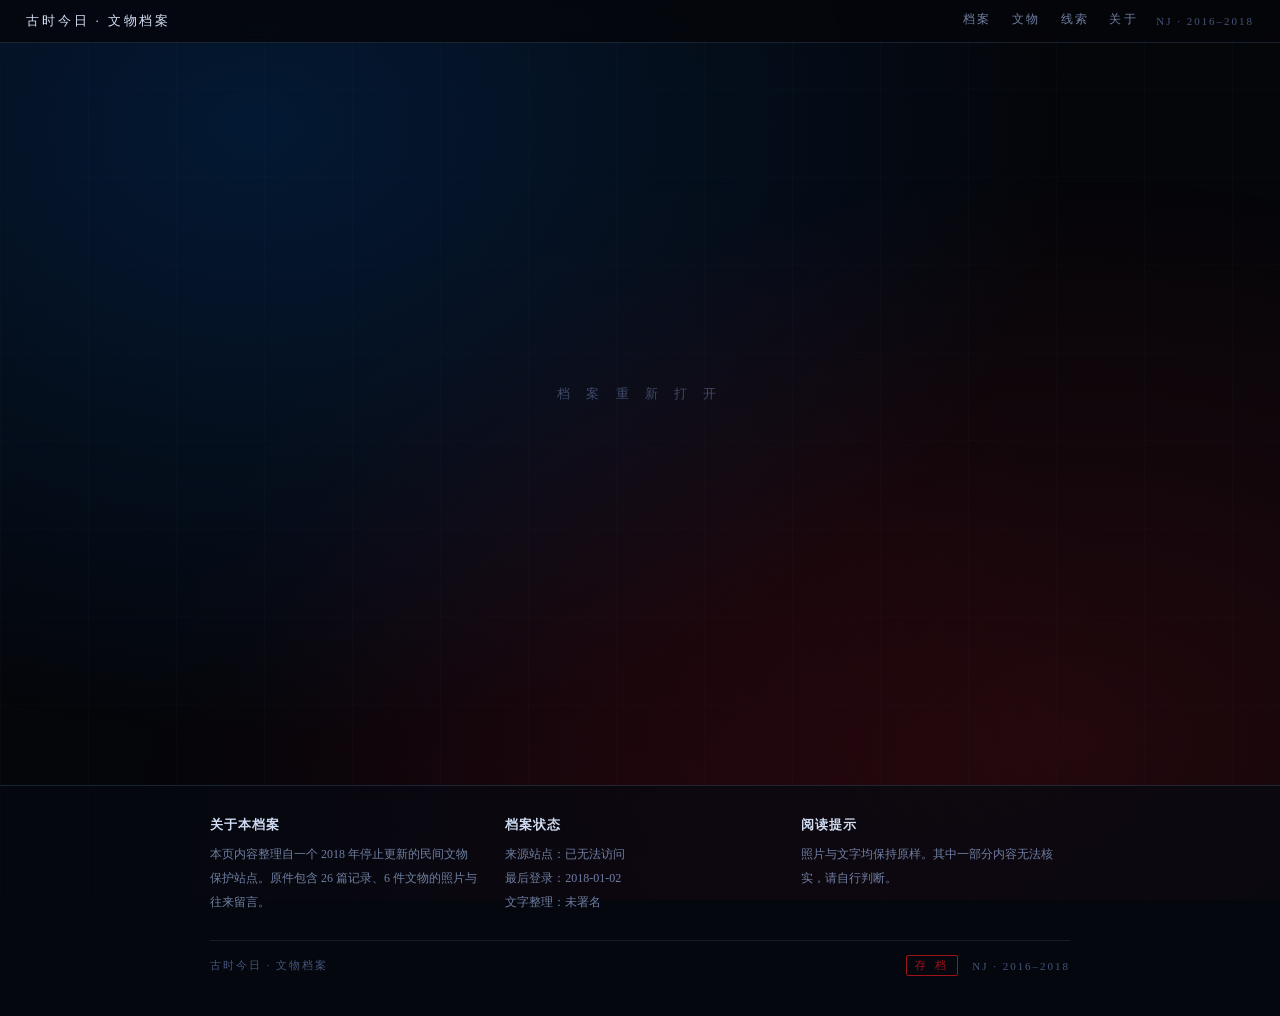
==== commit f7d431e1: "加密改版：开场页加顶栏/数据带/文物阵列/时间轴/页脚；黑板加统计条/分区框/时间轴刻度/粉笔标注/水印/图例/卡片编号/著录信息表；节奏改为显式延迟（约7秒到弹窗）；修复序章id变更导致的渲染中断" ====
--- a/index.html
+++ b/index.html
@@ -3,12 +3,24 @@
 <head>
 <meta charset="UTF-8">
 <meta name="viewport" content="width=device-width, initial-scale=1.0">
-<title>古时今日</title>
-<link rel="stylesheet" href="css/theme.css?v=20260910">
-<link rel="stylesheet" href="css/opening.css?v=20260910">
-<link rel="stylesheet" href="css/vintage.css?v=20260910">
+<title>古时今日 · 文物档案</title>
+<link rel="stylesheet" href="css/theme.css?v=20260910b">
+<link rel="stylesheet" href="css/opening.css?v=20260910b">
+<link rel="stylesheet" href="css/vintage.css?v=20260910b">
 </head>
 <body class="opening">
+
+<!-- 顶栏（档案导航） -->
+<header class="pro-nav">
+  <span class="pro-nav-brand">古时今日 · 文物档案</span>
+  <nav class="pro-nav-links">
+    <a href="#prologue">档案</a>
+    <a href="#relics">文物</a>
+    <a href="archive.html">线索</a>
+    <a href="#about">关于</a>
+  </nav>
+  <span class="pro-nav-code">NJ · 2016–2018</span>
+</header>
 
 <!-- 第一幕：静默 -->
 <section class="act-silence" id="act-silence">
@@ -16,30 +28,79 @@
 </section>
 
 <!-- 第二幕：序章 -->
-<section class="act-prologue" id="act-prologue" style="display:none">
+<section class="act-prologue" id="prologue" style="display:none">
   <div class="stage">
-    <div class="line pro-mark" data-step="0">文物档案 · 编号 2016–2018</div>
+    <div class="line pro-mark" data-step="0" data-delay="300">文物档案 · 编号 2016–2018 · 存 26 篇 · 已封存</div>
 
-    <h1 class="line pro-title" data-step="1">
+    <h1 class="line pro-title" data-step="1" data-delay="900">
       有些东西<span>不该被忘记</span>，<br>有些门，关了就不会再开。
     </h1>
 
-    <div class="line pro-rule" data-step="2"><i></i><i></i><i></i></div>
+    <div class="line pro-rule" data-step="2" data-delay="1500"><i></i><i></i><i></i></div>
 
     <div class="pro-body">
-      <p class="line" data-step="3">
+      <p class="line" data-step="3" data-delay="2000">
         <span class="blue">这里是一个已经消失的网站留下的全部档案。</span>
         2016 年，有一群人开始记录他们守着的文物——一只碗、一柄如意、一卷山水、一株梅花。
         他们写下每一次出价、每一次驳回、每一次求助，也写下了后来发生的事情。
       </p>
-      <p class="line" data-step="4">
+      <p class="line" data-step="4" data-delay="2700">
         <span class="red">2018 年 1 月 2 日，这个网站最后一次被人打开。</span>
         再之后，没有人来过。帖子里提到的那些人，也再没有出现。
         我们把这些碎片收拢在这里，请你照着线索，自己看一看当年发生过什么。
       </p>
     </div>
 
-    <div class="line pro-foot" data-step="5">
+    <!-- 数据带 -->
+    <div class="line stat-band" data-step="5" data-delay="3400">
+      <div class="stat"><b>6</b><span>件文物</span></div>
+      <div class="stat"><b>26</b><span>篇记录</span></div>
+      <div class="stat"><b>2</b><span>年零十一天</span></div>
+      <div class="stat stat-red"><b>1</b><span>件下落不明</span></div>
+    </div>
+
+    <!-- 文物阵列 -->
+    <div class="line relic-block" data-step="6" data-delay="4100" id="relics">
+      <div class="block-head">
+        <span class="block-no">Ⅰ</span>
+        <b>档案涉及的六件文物</b>
+        <span class="block-note">点击"线索"查看它们的下落</span>
+      </div>
+      <div class="relic-strip">
+        <figure><img src="images/caiyou-vase.jpg" alt="霁蓝釉瓶"><figcaption><b>霁蓝釉瓶</b><i>守夜人</i></figcaption></figure>
+        <figure><img src="images/footed-bowl.jpg" alt="青花高足碗"><figcaption><b>青花高足碗</b><i>青瓷</i></figcaption></figure>
+        <figure><img src="images/jade-ruyi.jpg" alt="玉如意"><figcaption><b>玉如意</b><i>如意</i></figcaption></figure>
+        <figure><img src="images/landscape.jpg" alt="水墨山水长卷"><figcaption><b>水墨山水长卷</b><i>长卷</i></figcaption></figure>
+        <figure><img src="images/plum.jpg" alt="梅花工笔画"><figcaption><b>梅花工笔画</b><i>过客</i></figcaption></figure>
+        <figure class="relic-lost"><img src="images/doucai-plate.jpg" alt="斗彩大盘"><figcaption><b>斗彩大盘</b><i>下落不明</i></figcaption></figure>
+      </div>
+    </div>
+
+    <!-- 时间轴 -->
+    <div class="line timeline-block" data-step="7" data-delay="4900">
+      <div class="block-head">
+        <span class="block-no">Ⅱ</span>
+        <b>两年零十一天</b>
+        <span class="block-note">从建站到再没有人来过</span>
+      </div>
+      <div class="timeline">
+        <i class="tl-line"></i>
+        <div class="tl-node">
+          <b>2016 · 初雪</b>
+          <span>六个人建了这个站。他们守着一只碗、一柄如意、一卷山水。</span>
+        </div>
+        <div class="tl-node tl-red">
+          <b>2017 · 崩塌</b>
+          <span>网暴、失窃、注销、失联——一件一件地失去。</span>
+        </div>
+        <div class="tl-node">
+          <b>2018 · 遗响</b>
+          <span>最后一条留言之后，再没有人回复。</span>
+        </div>
+      </div>
+    </div>
+
+    <div class="line pro-foot" data-step="8" data-delay="5700">
       以下内容包含真实文物的记录与无法核实的个人叙述。<br>
       请自行判断，你将要看到的东西。
     </div>
@@ -57,7 +118,30 @@
   </div>
 </section>
 
-<script src="js/dialog.js?v=20260910"></script>
-<script src="js/opening.js?v=20260910"></script>
+<!-- 页脚 -->
+<footer class="pro-footer" id="about">
+  <div class="pf-grid">
+    <div class="pf-col">
+      <b>关于本档案</b>
+      <p>本页内容整理自一个 2018 年停止更新的民间文物保护站点。原件包含 26 篇记录、6 件文物的照片与往来留言。</p>
+    </div>
+    <div class="pf-col">
+      <b>档案状态</b>
+      <p>来源站点：已无法访问<br>最后登录：2018-01-02<br>文字整理：未署名</p>
+    </div>
+    <div class="pf-col">
+      <b>阅读提示</b>
+      <p>照片与文字均保持原样。其中一部分内容无法核实，请自行判断。</p>
+    </div>
+  </div>
+  <div class="pf-bottom">
+    <span>古时今日 · 文物档案</span>
+    <span class="pf-stamp">存 档</span>
+    <span>NJ · 2016–2018</span>
+  </div>
+</footer>
+
+<script src="js/dialog.js?v=20260910b"></script>
+<script src="js/opening.js?v=20260910b"></script>
 </body>
 </html>
--- a/css/opening.css
+++ b/css/opening.css
@@ -1,70 +1,144 @@
-/* 开场页（红蓝版）：黑场 → 序章（蓝底红字 / 红底蓝字）→ 老旧弹窗 */
+/* 开场页（红蓝版 · 加密版）：顶栏 → 黑场 → 序章（标题/数据/文物阵列/时间轴）→ 弹窗 → 页脚 */
 * { box-sizing: border-box; margin: 0; padding: 0; }
-html, body { height: 100%; }
+html { scroll-behavior: smooth; }
 body.opening {
   background: var(--bg);
   color: var(--text);
   font-family: "Songti SC", "SimSun", "Source Han Serif SC", Georgia, serif;
   overflow-x: hidden;
 }
-
-/* 黑场：克莱因蓝与朱红的极淡光晕（红蓝版气质） */
 body.opening::before {
   content: ''; position: fixed; inset: 0; pointer-events: none; z-index: 1;
   background:
-    radial-gradient(ellipse at 22% 18%, rgba(0, 87, 184, .22), transparent 58%),
-    radial-gradient(ellipse at 82% 78%, rgba(201, 20, 30, .16), transparent 55%),
-    radial-gradient(ellipse at 50% 115%, rgba(255, 0, 51, .08), transparent 60%);
-}
-
-.stage { position: relative; z-index: 2; max-width: 720px; margin: 0 auto; padding: 0 26px; }
-
-/* ===== 第一幕：静默 ===== */
+    radial-gradient(ellipse at 20% 14%, rgba(0, 87, 184, .24), transparent 56%),
+    radial-gradient(ellipse at 84% 82%, rgba(201, 20, 30, .15), transparent 54%),
+    radial-gradient(ellipse at 50% 120%, rgba(255, 0, 51, .07), transparent 60%);
+}
+/* 极淡的格线（版式辅助线语言） */
+body.opening::after {
+  content: ''; position: fixed; inset: 0; pointer-events: none; z-index: 0; opacity: .5;
+  background-image:
+    linear-gradient(to right, rgba(133,195,232,.05) 1px, transparent 1px),
+    linear-gradient(to bottom, rgba(133,195,232,.04) 1px, transparent 1px);
+  background-size: 88px 88px, 88px 88px;
+}
+
+/* ===== 顶栏 ===== */
+.pro-nav {
+  position: sticky; top: 0; z-index: 30;
+  display: flex; align-items: center; gap: 18px;
+  padding: 11px 26px;
+  background: rgba(5, 6, 10, .82);
+  border-bottom: 1px solid rgba(133, 195, 232, .16);
+  backdrop-filter: blur(6px);
+}
+.pro-nav-brand { font-size: 13px; letter-spacing: .22em; color: #d5e0f5; }
+.pro-nav-links { margin-left: auto; display: flex; gap: 20px; }
+.pro-nav-links a {
+  color: var(--text-dim); font-size: 12px; letter-spacing: .2em; text-decoration: none;
+  padding-bottom: 2px; border-bottom: 1px solid transparent;
+}
+.pro-nav-links a:hover { color: var(--blue-soft); border-bottom-color: var(--blue-soft); }
+.pro-nav-code { color: #45557a; font-size: 11px; letter-spacing: .18em; }
+
+.stage { position: relative; z-index: 2; max-width: 860px; margin: 0 auto; padding: 0 26px; }
+
+/* ===== 静默 ===== */
 .act-silence {
-  min-height: 100vh; display: flex; align-items: center; justify-content: center;
+  min-height: 78vh; display: flex; align-items: center; justify-content: center;
   transition: opacity 1.4s ease;
 }
-.silence-line {
-  color: #3f4a63; font-size: 13px; letter-spacing: .5em;
-  opacity: 0; animation: fadeIn 3s ease 1.2s forwards;
-}
+.silence-line { color: #3f4a63; font-size: 13px; letter-spacing: .5em; opacity: 0; animation: fadeIn 3s ease 1.2s forwards; }
 @keyframes fadeIn { to { opacity: 1; } }
 
-/* ===== 第二幕：序章 ===== */
-.act-prologue { padding: 12vh 0 10vh; }
+/* ===== 序章 ===== */
+.act-prologue { padding: 6vh 0 8vh; }
 .line { opacity: 0; transform: translateY(10px); transition: opacity 1.2s ease, transform 1.2s ease; }
 .line.show { opacity: 1; transform: none; }
 
-.pro-mark {
-  font-size: 12px; letter-spacing: .35em; color: var(--blue-soft);
-  opacity: .75; margin-bottom: 28px;
-}
+.pro-mark { font-size: 12px; letter-spacing: .28em; color: var(--blue-soft); opacity: .7; margin-bottom: 26px; }
 .pro-title {
-  font-size: 34px; line-height: 1.5; font-weight: 700; letter-spacing: .08em;
-  color: var(--blue-bright);                 /* 蓝底：标题用劲爽蓝 */
-  text-shadow: 0 0 26px var(--blue-glow);
-}
-.pro-title span {                            /* 红字：红蓝对撞 */
-  color: var(--red-hot);
-  text-shadow: 0 0 26px var(--red-glow);
-}
-.pro-body { margin-top: 34px; font-size: 16px; line-height: 2.1; color: var(--text); }
+  font-size: 36px; line-height: 1.5; font-weight: 700; letter-spacing: .08em;
+  color: var(--blue-bright); text-shadow: 0 0 26px var(--blue-glow);
+}
+.pro-title span { color: var(--red-hot); text-shadow: 0 0 26px var(--red-glow); }
+.pro-body { margin-top: 30px; font-size: 16px; line-height: 2.1; color: var(--text); }
 .pro-body p { margin-bottom: 18px; }
 .pro-body .blue { color: var(--blue-soft); }
 .pro-body .red  { color: #ff5c52; }
-.pro-foot { margin-top: 42px; font-size: 13px; color: var(--text-dim); line-height: 2; }
-
-/* 序章装饰：红蓝双色细横线（比例 50:30:20 的暗示） */
-.pro-rule { display: flex; height: 3px; width: 210px; margin: 30px 0 0; }
+.pro-foot { margin: 34px 0 6px; font-size: 13px; color: var(--text-dim); line-height: 2; }
+
+.pro-rule { display: flex; height: 3px; width: 220px; margin: 28px 0 0; }
 .pro-rule i { display: block; height: 100%; }
 .pro-rule i:nth-child(1) { flex: 5; background: var(--blue-bright); }
 .pro-rule i:nth-child(2) { flex: 3; background: var(--red); }
-.pro-rule i:nth-child(3) { flex: 2; background: rgba(133, 195, 232, .35); }
-
-/* ===== 第三幕：老旧弹窗（深蓝 Win98） ===== */
-.dialog-zone { margin-top: 40px; opacity: 0; transition: opacity 1s ease; }
+.pro-rule i:nth-child(3) { flex: 2; background: rgba(133,195,232,.35); }
+
+/* ===== 区块通用头 ===== */
+.block-head {
+  display: flex; align-items: center; gap: 10px; flex-wrap: wrap;
+  margin: 40px 0 14px; padding-bottom: 8px;
+  border-bottom: 1px solid rgba(133, 195, 232, .18);
+}
+.block-no {
+  font-size: 11px; color: var(--blue-soft); letter-spacing: .1em;
+  border: 1px solid rgba(133, 195, 232, .35); border-radius: 2px; padding: 1px 6px;
+}
+.block-head b { font-size: 15px; letter-spacing: .06em; color: #dbe6fb; }
+.block-note { margin-left: auto; font-size: 12px; color: var(--text-dim); }
+
+/* ===== 数据带 ===== */
+.stat-band {
+  display: grid; grid-template-columns: repeat(4, 1fr); gap: 1px;
+  margin-top: 34px; background: rgba(133,195,232,.16);
+  border: 1px solid rgba(133,195,232,.16);
+}
+.stat {
+  background: rgba(8, 21, 48, .72); padding: 14px 16px;
+  display: flex; flex-direction: column; gap: 3px;
+}
+.stat b { font-size: 26px; line-height: 1.1; color: var(--blue-soft); font-weight: 700; }
+.stat span { font-size: 12px; color: var(--text-dim); letter-spacing: .08em; }
+.stat-red b { color: var(--red-hot); text-shadow: 0 0 16px var(--red-glow); }
+
+/* ===== 文物阵列 ===== */
+.relic-strip {
+  display: grid; grid-template-columns: repeat(6, 1fr); gap: 10px;
+}
+.relic-strip figure {
+  background: var(--paper); padding: 5px 5px 7px; border-radius: 1px;
+  box-shadow: 0 6px 16px rgba(0,0,0,.5);
+  border-top: 2px solid var(--blue-bright);
+  transition: transform .25s ease;
+}
+.relic-strip figure:hover { transform: translateY(-4px); }
+.relic-strip img { width: 100%; height: 96px; object-fit: cover; display: block; filter: saturate(.95); }
+.relic-strip figcaption { padding-top: 6px; display: flex; flex-direction: column; gap: 2px; }
+.relic-strip figcaption b { font-size: 11px; color: #1b1f2a; letter-spacing: .02em; }
+.relic-strip figcaption i { font-style: normal; font-size: 10px; color: #6d6656; }
+.relic-lost { border-top-color: var(--red) !important; }
+.relic-lost img { filter: grayscale(.45) saturate(.7); }
+.relic-lost figcaption i { color: var(--red); }
+
+/* ===== 时间轴 ===== */
+.timeline { position: relative; padding: 6px 0 2px 18px; }
+.tl-line {
+  position: absolute; left: 4px; top: 10px; bottom: 10px; width: 1px;
+  background: linear-gradient(to bottom, var(--blue-bright), rgba(201,20,30,.7));
+}
+.tl-node { position: relative; padding: 10px 0 14px; }
+.tl-node::before {
+  content: ''; position: absolute; left: -18px; top: 17px;
+  width: 7px; height: 7px; border-radius: 50%;
+  background: var(--blue-bright); box-shadow: 0 0 10px var(--blue-glow);
+}
+.tl-node.tl-red::before { background: var(--red-hot); box-shadow: 0 0 10px var(--red-glow); }
+.tl-node b { font-size: 14px; color: #dbe6fb; letter-spacing: .04em; }
+.tl-node span { display: block; font-size: 13px; color: var(--text-dim); margin-top: 4px; line-height: 1.9; }
+
+/* ===== 弹窗 ===== */
+.dialog-zone { margin-top: 36px; opacity: 0; transition: opacity 1s ease; }
 .dialog-zone.show { opacity: 1; }
-
 .opening .v98-window {
   background: var(--bg-panel);
   border: 2px solid; border-color: #35507f #050a14 #050a14 #35507f;
@@ -83,20 +157,43 @@
 .opening .v98-btn:hover { background: #1c3159; }
 .opening .v98-btn.pressed { background: var(--red-deep); color: #fff; border-color: #ff6b63 #3a0202 #3a0202 #ff6b63; }
 .opening .v98-btn.pressed:hover { background: var(--red); }
-.opening .v98-btn:active, .opening .v98-btn.pressed:active { border-color: #3a0202 #ff6b63 #ff6b63 #3a0202; }
 .opening .v98-icon.info { background: var(--blue-bright); }
 .opening .v98-icon.warn { background: var(--red); }
 .opening .v98-close { background: #142544; color: #cfe0f8; border-color: #4c6a9e #060c18 #060c18 #4c6a9e; }
 
 /* ===== 离开幕 ===== */
 .act-leave {
-  min-height: 100vh; display: none; align-items: center; justify-content: center;
+  min-height: 70vh; display: none; align-items: center; justify-content: center;
   text-align: center; opacity: 0; transition: opacity 1.6s ease;
 }
 .act-leave.show { display: flex; opacity: 1; }
 .leave-inner { color: #5a6580; font-size: 15px; line-height: 2.4; letter-spacing: .12em; }
 .leave-inner small { display: block; margin-top: 18px; color: #3a4356; font-size: 12px; }
 .leave-inner a { color: var(--blue-soft); text-decoration: none; border-bottom: 1px solid rgba(133, 195, 232, .3); }
+
+/* ===== 页脚 ===== */
+.pro-footer {
+  position: relative; z-index: 2;
+  margin-top: 40px; padding: 30px 26px 40px;
+  border-top: 1px solid rgba(133, 195, 232, .16);
+  background: rgba(6, 9, 18, .7);
+}
+.pf-grid {
+  max-width: 860px; margin: 0 auto;
+  display: grid; grid-template-columns: repeat(3, 1fr); gap: 26px;
+}
+.pf-col b { font-size: 13px; color: #cfdcf2; letter-spacing: .08em; display: block; margin-bottom: 8px; }
+.pf-col p { font-size: 12px; color: var(--text-dim); line-height: 2; }
+.pf-bottom {
+  max-width: 860px; margin: 26px auto 0; padding-top: 14px;
+  border-top: 1px solid rgba(133, 195, 232, .12);
+  display: flex; align-items: center; gap: 14px;
+  font-size: 11px; color: #45557a; letter-spacing: .18em;
+}
+.pf-stamp {
+  margin-left: auto; color: var(--red); border: 1px solid var(--red);
+  border-radius: 2px; padding: 2px 8px; opacity: .8; letter-spacing: .3em;
+}
 
 /* ===== 404 ===== */
 .nf-wrap { min-height: 100vh; display: flex; align-items: center; justify-content: center; text-align: center; }
@@ -104,8 +201,18 @@
 .nf-inner b { color: var(--red-hot); font-weight: 400; }
 .nf-inner a { color: var(--blue-soft); text-decoration: none; border-bottom: 1px solid rgba(133, 195, 232, .3); }
 
+@media (max-width: 820px) {
+  .stat-band { grid-template-columns: repeat(2, 1fr); }
+  .relic-strip { grid-template-columns: repeat(3, 1fr); }
+  .pf-grid { grid-template-columns: 1fr; }
+  .pro-nav-links { gap: 12px; }
+  .pro-nav-code { display: none; }
+}
 @media (max-width: 600px) {
   .pro-title { font-size: 26px; }
   .pro-body { font-size: 15px; }
-  .act-prologue { padding: 8vh 0; }
-}
+  .relic-strip { grid-template-columns: repeat(2, 1fr); }
+  .relic-strip img { height: 84px; }
+  .pro-nav { padding: 9px 16px; }
+  .pro-nav-brand { font-size: 12px; letter-spacing: .12em; }
+}
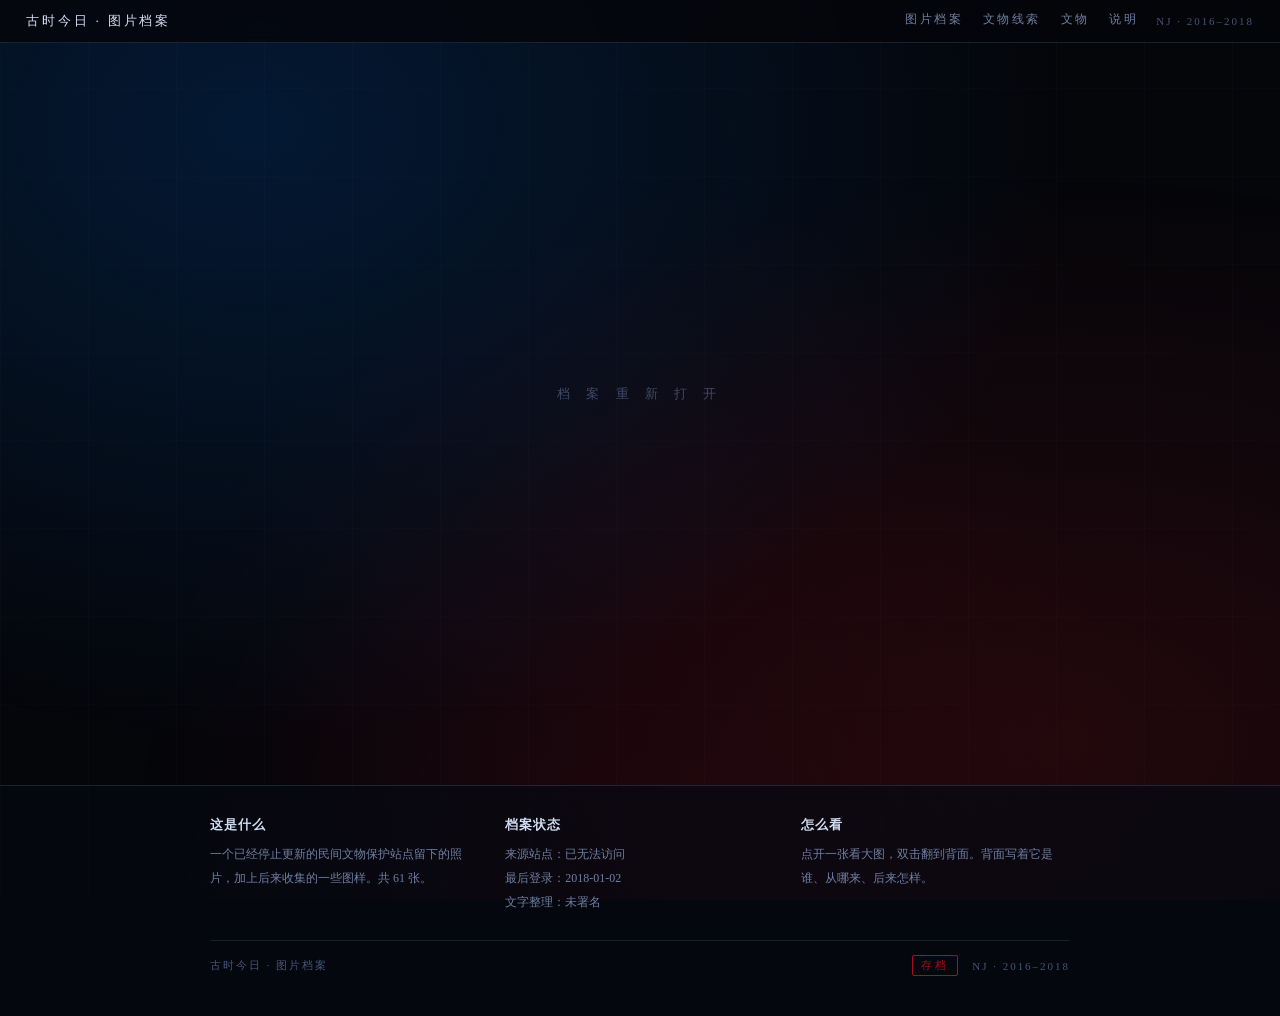
==== commit c258667d: "改版为图片档案导览：61张图库（文物7+素材54）·点击看大图·双击翻面看背面档案·手写体（马善政楷书子集329KB）·红蓝版；封面重写；旧黑板页并入图库" ====
--- a/index.html
+++ b/index.html
@@ -3,68 +3,80 @@
 <head>
 <meta charset="UTF-8">
 <meta name="viewport" content="width=device-width, initial-scale=1.0">
-<title>古时今日 · 文物档案</title>
-<link rel="stylesheet" href="css/theme.css?v=20260910b">
-<link rel="stylesheet" href="css/opening.css?v=20260910b">
-<link rel="stylesheet" href="css/vintage.css?v=20260910b">
+<title>古时今日 · 图片档案</title>
+<link rel="stylesheet" href="css/theme.css?v=20260911">
+<link rel="stylesheet" href="css/opening.css?v=20260911">
+<link rel="stylesheet" href="css/fonts.css?v=20260911">
+<link rel="stylesheet" href="css/vintage.css?v=20260911">
 </head>
 <body class="opening">
 
-<!-- 顶栏（档案导航） -->
 <header class="pro-nav">
-  <span class="pro-nav-brand">古时今日 · 文物档案</span>
+  <span class="pro-nav-brand">古时今日 · 图片档案</span>
   <nav class="pro-nav-links">
-    <a href="#prologue">档案</a>
+    <a href="gallery.html">图片档案</a>
+    <a href="gallery.html?cat=relic">文物线索</a>
     <a href="#relics">文物</a>
-    <a href="archive.html">线索</a>
-    <a href="#about">关于</a>
+    <a href="#about">说明</a>
   </nav>
   <span class="pro-nav-code">NJ · 2016–2018</span>
 </header>
 
-<!-- 第一幕：静默 -->
 <section class="act-silence" id="act-silence">
   <div class="silence-line">档 案 重 新 打 开</div>
 </section>
 
-<!-- 第二幕：序章 -->
 <section class="act-prologue" id="prologue" style="display:none">
   <div class="stage">
-    <div class="line pro-mark" data-step="0" data-delay="300">文物档案 · 编号 2016–2018 · 存 26 篇 · 已封存</div>
+    <div class="line pro-mark" data-step="0" data-delay="300">
+      图片档案 · 共 61 张 · 文物 7 件 · 2016–2018
+    </div>
 
     <h1 class="line pro-title" data-step="1" data-delay="900">
-      有些东西<span>不该被忘记</span>，<br>有些门，关了就不会再开。
+      一些收着的照片
     </h1>
 
     <div class="line pro-rule" data-step="2" data-delay="1500"><i></i><i></i><i></i></div>
 
     <div class="pro-body">
       <p class="line" data-step="3" data-delay="2000">
-        <span class="blue">这里是一个已经消失的网站留下的全部档案。</span>
-        2016 年，有一群人开始记录他们守着的文物——一只碗、一柄如意、一卷山水、一株梅花。
-        他们写下每一次出价、每一次驳回、每一次求助，也写下了后来发生的事情。
+        <span class="blue">这里放着两样东西。</span>
+        一样是几位民间守护者留下的文物照片：一只碗、一柄如意、一卷山水、一株梅花，
+        还有一件已经不在的大盘。另一样是后来收来的图样——古风的底子、别人做的网页、几张配色。
       </p>
       <p class="line" data-step="4" data-delay="2700">
-        <span class="red">2018 年 1 月 2 日，这个网站最后一次被人打开。</span>
-        再之后，没有人来过。帖子里提到的那些人，也再没有出现。
-        我们把这些碎片收拢在这里，请你照着线索，自己看一看当年发生过什么。
+        <span class="red">没有一张照片是新拍的，说明也不是我写的。</span>
+        点开一张看大图；<b>双击</b>，翻过来看背面的字。
       </p>
     </div>
 
-    <!-- 数据带 -->
-    <div class="line stat-band" data-step="5" data-delay="3400">
-      <div class="stat"><b>6</b><span>件文物</span></div>
-      <div class="stat"><b>26</b><span>篇记录</span></div>
-      <div class="stat"><b>2</b><span>年零十一天</span></div>
-      <div class="stat stat-red"><b>1</b><span>件下落不明</span></div>
+    <!-- 四个入口 -->
+    <div class="line entry-block" data-step="5" data-delay="3400">
+      <div class="block-head">
+        <span class="block-no">Ⅰ</span><b>从这里进</b>
+        <span class="block-note">点分类直达</span>
+      </div>
+      <div class="entry-grid">
+        <a class="entry entry-relic" href="gallery.html?cat=relic">
+          <b>文物线索</b><i>7 张 · 六件文物与一张合影</i>
+        </a>
+        <a class="entry" href="gallery.html?cat=web">
+          <b>网页设计</b><i>16 张 · 别人的页面与底子</i>
+        </a>
+        <a class="entry" href="gallery.html?cat=guofeng">
+          <b>古风底图</b><i>28 张 · 山水、器物、园林</i>
+        </a>
+        <a class="entry" href="gallery.html?cat=color">
+          <b>配色样本</b><i>10 张 · 红蓝与国风</i>
+        </a>
+      </div>
     </div>
 
     <!-- 文物阵列 -->
     <div class="line relic-block" data-step="6" data-delay="4100" id="relics">
       <div class="block-head">
-        <span class="block-no">Ⅰ</span>
-        <b>档案涉及的六件文物</b>
-        <span class="block-note">点击"线索"查看它们的下落</span>
+        <span class="block-no">Ⅱ</span><b>档案里的七张照片</b>
+        <span class="block-note">背面都写了话</span>
       </div>
       <div class="relic-strip">
         <figure><img src="images/caiyou-vase.jpg" alt="霁蓝釉瓶"><figcaption><b>霁蓝釉瓶</b><i>守夜人</i></figcaption></figure>
@@ -73,75 +85,71 @@
         <figure><img src="images/landscape.jpg" alt="水墨山水长卷"><figcaption><b>水墨山水长卷</b><i>长卷</i></figcaption></figure>
         <figure><img src="images/plum.jpg" alt="梅花工笔画"><figcaption><b>梅花工笔画</b><i>过客</i></figcaption></figure>
         <figure class="relic-lost"><img src="images/doucai-plate.jpg" alt="斗彩大盘"><figcaption><b>斗彩大盘</b><i>下落不明</i></figcaption></figure>
+        <figure><img src="assets/old_photo2.jpg" alt="四人合影"><figcaption><b>四人合影</b><i>2016.12</i></figcaption></figure>
       </div>
     </div>
 
     <!-- 时间轴 -->
     <div class="line timeline-block" data-step="7" data-delay="4900">
       <div class="block-head">
-        <span class="block-no">Ⅱ</span>
-        <b>两年零十一天</b>
+        <span class="block-no">Ⅲ</span><b>两年零十一天</b>
         <span class="block-note">从建站到再没有人来过</span>
       </div>
       <div class="timeline">
         <i class="tl-line"></i>
         <div class="tl-node">
-          <b>2016 · 初雪</b>
-          <span>六个人建了这个站。他们守着一只碗、一柄如意、一卷山水。</span>
+          <b>2016 · 建站</b>
+          <span>六个人，一只碗、一柄如意、一卷山水。他们在博物院门口拍了一张合影。</span>
         </div>
         <div class="tl-node tl-red">
-          <b>2017 · 崩塌</b>
-          <span>网暴、失窃、注销、失联——一件一件地失去。</span>
+          <b>2017 · 出事</b>
+          <span>大盘不见了；如意失联；长卷走了；青瓷不再上线。</span>
         </div>
         <div class="tl-node">
-          <b>2018 · 遗响</b>
-          <span>最后一条留言之后，再没有人回复。</span>
+          <b>2018 · 停更</b>
+          <span>最后一条留言问"有人吗"，没有人回。</span>
         </div>
       </div>
     </div>
 
     <div class="line pro-foot" data-step="8" data-delay="5700">
-      以下内容包含真实文物的记录与无法核实的个人叙述。<br>
-      请自行判断，你将要看到的东西。
+      照片与文字都按原样收着。其中一部分无法核实，请自行判断。
     </div>
 
-    <!-- 第三幕：老旧弹窗 -->
     <div class="dialog-zone" id="dialog-zone"></div>
   </div>
 </section>
 
-<!-- 离开幕 -->
 <section class="act-leave" id="act-leave">
   <div class="leave-inner">
-    你选择了离开。<br>
-    <small>这个档案会留在这里。等你改主意的时候。<br><a href="#" id="again">重新打开</a></small>
+    那就先不看了。<br>
+    <small>档案搁在这儿，什么时候回来都行。<br><a href="#" id="again">重新打开</a></small>
   </div>
 </section>
 
-<!-- 页脚 -->
 <footer class="pro-footer" id="about">
   <div class="pf-grid">
     <div class="pf-col">
-      <b>关于本档案</b>
-      <p>本页内容整理自一个 2018 年停止更新的民间文物保护站点。原件包含 26 篇记录、6 件文物的照片与往来留言。</p>
+      <b>这是什么</b>
+      <p>一个已经停止更新的民间文物保护站点留下的照片，加上后来收集的一些图样。共 61 张。</p>
     </div>
     <div class="pf-col">
       <b>档案状态</b>
       <p>来源站点：已无法访问<br>最后登录：2018-01-02<br>文字整理：未署名</p>
     </div>
     <div class="pf-col">
-      <b>阅读提示</b>
-      <p>照片与文字均保持原样。其中一部分内容无法核实，请自行判断。</p>
+      <b>怎么看</b>
+      <p>点开一张看大图，双击翻到背面。背面写着它是谁、从哪来、后来怎样。</p>
     </div>
   </div>
   <div class="pf-bottom">
-    <span>古时今日 · 文物档案</span>
-    <span class="pf-stamp">存 档</span>
+    <span>古时今日 · 图片档案</span>
+    <span class="pf-stamp">存档</span>
     <span>NJ · 2016–2018</span>
   </div>
 </footer>
 
-<script src="js/dialog.js?v=20260910b"></script>
-<script src="js/opening.js?v=20260910b"></script>
+<script src="js/dialog.js?v=20260911"></script>
+<script src="js/opening.js?v=20260911"></script>
 </body>
 </html>
--- a/css/opening.css
+++ b/css/opening.css
@@ -58,10 +58,26 @@
 
 .pro-mark { font-size: 12px; letter-spacing: .28em; color: var(--blue-soft); opacity: .7; margin-bottom: 26px; }
 .pro-title {
-  font-size: 36px; line-height: 1.5; font-weight: 700; letter-spacing: .08em;
-  color: var(--blue-bright); text-shadow: 0 0 26px var(--blue-glow);
+  font-family: var(--hand);
+  font-size: 52px; line-height: 1.35; font-weight: 400; letter-spacing: .06em;
+  color: #e8eefb; text-shadow: 0 0 30px var(--blue-glow);
 }
 .pro-title span { color: var(--red-hot); text-shadow: 0 0 26px var(--red-glow); }
+
+/* ===== 入口卡 ===== */
+.entry-grid { display: grid; grid-template-columns: repeat(4, 1fr); gap: 10px; }
+.entry {
+  display: block; text-decoration: none; padding: 16px 14px;
+  background: rgba(8, 21, 48, .66);
+  border: 1px solid rgba(133, 195, 232, .18); border-radius: 3px;
+  transition: transform .22s ease, border-color .22s ease, background .22s ease;
+}
+.entry:hover { transform: translateY(-3px); border-color: var(--blue-soft); background: rgba(13, 71, 161, .28); }
+.entry b { display: block; font-family: var(--hand); font-size: 20px; color: #dbe6fb; letter-spacing: .08em; }
+.entry i { display: block; font-style: normal; font-size: 11px; color: var(--text-dim); margin-top: 7px; letter-spacing: .06em; }
+.entry-relic { border-color: rgba(201, 20, 30, .35); }
+.entry-relic:hover { border-color: var(--red-hot); background: rgba(140, 5, 3, .24); }
+.entry-relic b { color: #ffd9d5; }
 .pro-body { margin-top: 30px; font-size: 16px; line-height: 2.1; color: var(--text); }
 .pro-body p { margin-bottom: 18px; }
 .pro-body .blue { color: var(--blue-soft); }
@@ -203,16 +219,18 @@
 
 @media (max-width: 820px) {
   .stat-band { grid-template-columns: repeat(2, 1fr); }
-  .relic-strip { grid-template-columns: repeat(3, 1fr); }
+  .relic-strip { grid-template-columns: repeat(4, 1fr); }
+  .entry-grid { grid-template-columns: repeat(2, 1fr); }
   .pf-grid { grid-template-columns: 1fr; }
   .pro-nav-links { gap: 12px; }
   .pro-nav-code { display: none; }
 }
 @media (max-width: 600px) {
-  .pro-title { font-size: 26px; }
+  .pro-title { font-size: 36px; }
   .pro-body { font-size: 15px; }
   .relic-strip { grid-template-columns: repeat(2, 1fr); }
-  .relic-strip img { height: 84px; }
+  .relic-strip img { height: 108px; }
+  .entry b { font-size: 18px; }
   .pro-nav { padding: 9px 16px; }
   .pro-nav-brand { font-size: 12px; letter-spacing: .12em; }
 }
--- a/css/fonts.css
+++ b/css/fonts.css
@@ -0,0 +1,20 @@
+/* 字体：手写体（子集化，源自 Google Fonts 开源字体 OFL 许可）
+   ShouXie = Ma Shan Zheng 马善政毛笔楷书
+   XingShu = Zhi Mang Xing 志莽行书
+   子集只含本站用到的字符；改文案后运行 _subset-font.js 重新生成 */
+
+@font-face {
+  font-family: 'ShouXie';
+  src: url('../assets/fonts/ShouXie.woff2') format('woff2');
+  font-display: swap;
+}
+@font-face {
+  font-family: 'XingShu';
+  src: url('../assets/fonts/XingShu.woff2') format('woff2');
+  font-display: swap;
+}
+
+:root {
+  --hand: 'ShouXie', 'Kaiti SC', 'KaiTi', 'Songti SC', 'STSong', serif;
+  --xingshu: 'XingShu', 'ShouXie', 'Kaiti SC', 'KaiTi', serif;
+}
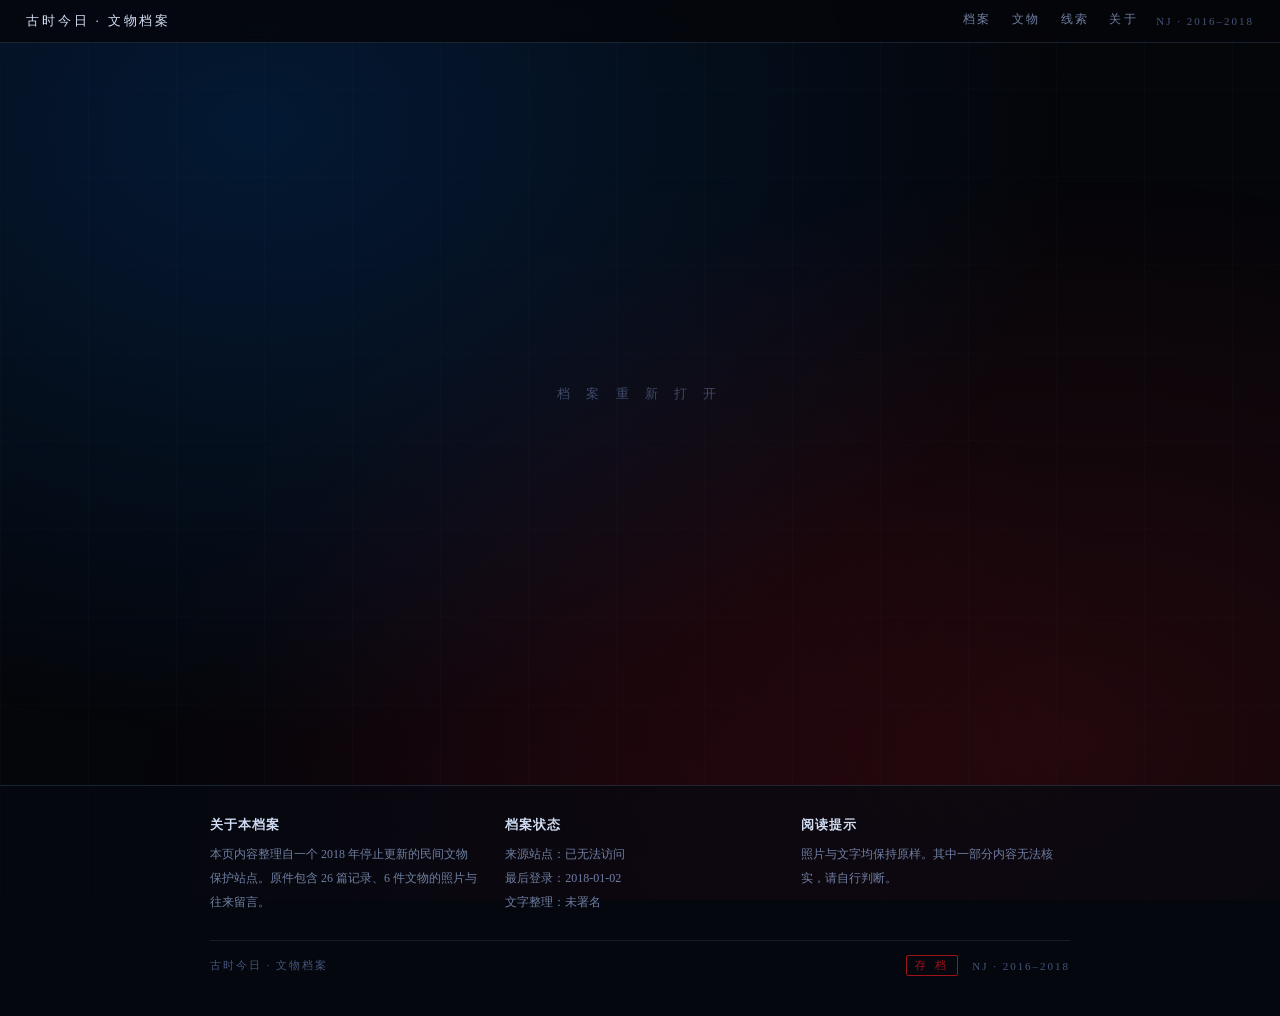
==== commit 5197d748: "Revert "改版为图片档案导览：61张图库（文物7+素材54）·点击看大图·双击翻面看背面档案·手写体（马善政楷书子集329KB）·红蓝版；封面重写；旧黑板页并入图库" This reverts " ====
--- a/index.html
+++ b/index.html
@@ -3,80 +3,68 @@
 <head>
 <meta charset="UTF-8">
 <meta name="viewport" content="width=device-width, initial-scale=1.0">
-<title>古时今日 · 图片档案</title>
-<link rel="stylesheet" href="css/theme.css?v=20260911">
-<link rel="stylesheet" href="css/opening.css?v=20260911">
-<link rel="stylesheet" href="css/fonts.css?v=20260911">
-<link rel="stylesheet" href="css/vintage.css?v=20260911">
+<title>古时今日 · 文物档案</title>
+<link rel="stylesheet" href="css/theme.css?v=20260910b">
+<link rel="stylesheet" href="css/opening.css?v=20260910b">
+<link rel="stylesheet" href="css/vintage.css?v=20260910b">
 </head>
 <body class="opening">
 
+<!-- 顶栏（档案导航） -->
 <header class="pro-nav">
-  <span class="pro-nav-brand">古时今日 · 图片档案</span>
+  <span class="pro-nav-brand">古时今日 · 文物档案</span>
   <nav class="pro-nav-links">
-    <a href="gallery.html">图片档案</a>
-    <a href="gallery.html?cat=relic">文物线索</a>
+    <a href="#prologue">档案</a>
     <a href="#relics">文物</a>
-    <a href="#about">说明</a>
+    <a href="archive.html">线索</a>
+    <a href="#about">关于</a>
   </nav>
   <span class="pro-nav-code">NJ · 2016–2018</span>
 </header>
 
+<!-- 第一幕：静默 -->
 <section class="act-silence" id="act-silence">
   <div class="silence-line">档 案 重 新 打 开</div>
 </section>
 
+<!-- 第二幕：序章 -->
 <section class="act-prologue" id="prologue" style="display:none">
   <div class="stage">
-    <div class="line pro-mark" data-step="0" data-delay="300">
-      图片档案 · 共 61 张 · 文物 7 件 · 2016–2018
-    </div>
+    <div class="line pro-mark" data-step="0" data-delay="300">文物档案 · 编号 2016–2018 · 存 26 篇 · 已封存</div>
 
     <h1 class="line pro-title" data-step="1" data-delay="900">
-      一些收着的照片
+      有些东西<span>不该被忘记</span>，<br>有些门，关了就不会再开。
     </h1>
 
     <div class="line pro-rule" data-step="2" data-delay="1500"><i></i><i></i><i></i></div>
 
     <div class="pro-body">
       <p class="line" data-step="3" data-delay="2000">
-        <span class="blue">这里放着两样东西。</span>
-        一样是几位民间守护者留下的文物照片：一只碗、一柄如意、一卷山水、一株梅花，
-        还有一件已经不在的大盘。另一样是后来收来的图样——古风的底子、别人做的网页、几张配色。
+        <span class="blue">这里是一个已经消失的网站留下的全部档案。</span>
+        2016 年，有一群人开始记录他们守着的文物——一只碗、一柄如意、一卷山水、一株梅花。
+        他们写下每一次出价、每一次驳回、每一次求助，也写下了后来发生的事情。
       </p>
       <p class="line" data-step="4" data-delay="2700">
-        <span class="red">没有一张照片是新拍的，说明也不是我写的。</span>
-        点开一张看大图；<b>双击</b>，翻过来看背面的字。
+        <span class="red">2018 年 1 月 2 日，这个网站最后一次被人打开。</span>
+        再之后，没有人来过。帖子里提到的那些人，也再没有出现。
+        我们把这些碎片收拢在这里，请你照着线索，自己看一看当年发生过什么。
       </p>
     </div>
 
-    <!-- 四个入口 -->
-    <div class="line entry-block" data-step="5" data-delay="3400">
-      <div class="block-head">
-        <span class="block-no">Ⅰ</span><b>从这里进</b>
-        <span class="block-note">点分类直达</span>
-      </div>
-      <div class="entry-grid">
-        <a class="entry entry-relic" href="gallery.html?cat=relic">
-          <b>文物线索</b><i>7 张 · 六件文物与一张合影</i>
-        </a>
-        <a class="entry" href="gallery.html?cat=web">
-          <b>网页设计</b><i>16 张 · 别人的页面与底子</i>
-        </a>
-        <a class="entry" href="gallery.html?cat=guofeng">
-          <b>古风底图</b><i>28 张 · 山水、器物、园林</i>
-        </a>
-        <a class="entry" href="gallery.html?cat=color">
-          <b>配色样本</b><i>10 张 · 红蓝与国风</i>
-        </a>
-      </div>
+    <!-- 数据带 -->
+    <div class="line stat-band" data-step="5" data-delay="3400">
+      <div class="stat"><b>6</b><span>件文物</span></div>
+      <div class="stat"><b>26</b><span>篇记录</span></div>
+      <div class="stat"><b>2</b><span>年零十一天</span></div>
+      <div class="stat stat-red"><b>1</b><span>件下落不明</span></div>
     </div>
 
     <!-- 文物阵列 -->
     <div class="line relic-block" data-step="6" data-delay="4100" id="relics">
       <div class="block-head">
-        <span class="block-no">Ⅱ</span><b>档案里的七张照片</b>
-        <span class="block-note">背面都写了话</span>
+        <span class="block-no">Ⅰ</span>
+        <b>档案涉及的六件文物</b>
+        <span class="block-note">点击"线索"查看它们的下落</span>
       </div>
       <div class="relic-strip">
         <figure><img src="images/caiyou-vase.jpg" alt="霁蓝釉瓶"><figcaption><b>霁蓝釉瓶</b><i>守夜人</i></figcaption></figure>
@@ -85,71 +73,75 @@
         <figure><img src="images/landscape.jpg" alt="水墨山水长卷"><figcaption><b>水墨山水长卷</b><i>长卷</i></figcaption></figure>
         <figure><img src="images/plum.jpg" alt="梅花工笔画"><figcaption><b>梅花工笔画</b><i>过客</i></figcaption></figure>
         <figure class="relic-lost"><img src="images/doucai-plate.jpg" alt="斗彩大盘"><figcaption><b>斗彩大盘</b><i>下落不明</i></figcaption></figure>
-        <figure><img src="assets/old_photo2.jpg" alt="四人合影"><figcaption><b>四人合影</b><i>2016.12</i></figcaption></figure>
       </div>
     </div>
 
     <!-- 时间轴 -->
     <div class="line timeline-block" data-step="7" data-delay="4900">
       <div class="block-head">
-        <span class="block-no">Ⅲ</span><b>两年零十一天</b>
+        <span class="block-no">Ⅱ</span>
+        <b>两年零十一天</b>
         <span class="block-note">从建站到再没有人来过</span>
       </div>
       <div class="timeline">
         <i class="tl-line"></i>
         <div class="tl-node">
-          <b>2016 · 建站</b>
-          <span>六个人，一只碗、一柄如意、一卷山水。他们在博物院门口拍了一张合影。</span>
+          <b>2016 · 初雪</b>
+          <span>六个人建了这个站。他们守着一只碗、一柄如意、一卷山水。</span>
         </div>
         <div class="tl-node tl-red">
-          <b>2017 · 出事</b>
-          <span>大盘不见了；如意失联；长卷走了；青瓷不再上线。</span>
+          <b>2017 · 崩塌</b>
+          <span>网暴、失窃、注销、失联——一件一件地失去。</span>
         </div>
         <div class="tl-node">
-          <b>2018 · 停更</b>
-          <span>最后一条留言问"有人吗"，没有人回。</span>
+          <b>2018 · 遗响</b>
+          <span>最后一条留言之后，再没有人回复。</span>
         </div>
       </div>
     </div>
 
     <div class="line pro-foot" data-step="8" data-delay="5700">
-      照片与文字都按原样收着。其中一部分无法核实，请自行判断。
+      以下内容包含真实文物的记录与无法核实的个人叙述。<br>
+      请自行判断，你将要看到的东西。
     </div>
 
+    <!-- 第三幕：老旧弹窗 -->
     <div class="dialog-zone" id="dialog-zone"></div>
   </div>
 </section>
 
+<!-- 离开幕 -->
 <section class="act-leave" id="act-leave">
   <div class="leave-inner">
-    那就先不看了。<br>
-    <small>档案搁在这儿，什么时候回来都行。<br><a href="#" id="again">重新打开</a></small>
+    你选择了离开。<br>
+    <small>这个档案会留在这里。等你改主意的时候。<br><a href="#" id="again">重新打开</a></small>
   </div>
 </section>
 
+<!-- 页脚 -->
 <footer class="pro-footer" id="about">
   <div class="pf-grid">
     <div class="pf-col">
-      <b>这是什么</b>
-      <p>一个已经停止更新的民间文物保护站点留下的照片，加上后来收集的一些图样。共 61 张。</p>
+      <b>关于本档案</b>
+      <p>本页内容整理自一个 2018 年停止更新的民间文物保护站点。原件包含 26 篇记录、6 件文物的照片与往来留言。</p>
     </div>
     <div class="pf-col">
       <b>档案状态</b>
       <p>来源站点：已无法访问<br>最后登录：2018-01-02<br>文字整理：未署名</p>
     </div>
     <div class="pf-col">
-      <b>怎么看</b>
-      <p>点开一张看大图，双击翻到背面。背面写着它是谁、从哪来、后来怎样。</p>
+      <b>阅读提示</b>
+      <p>照片与文字均保持原样。其中一部分内容无法核实，请自行判断。</p>
     </div>
   </div>
   <div class="pf-bottom">
-    <span>古时今日 · 图片档案</span>
-    <span class="pf-stamp">存档</span>
+    <span>古时今日 · 文物档案</span>
+    <span class="pf-stamp">存 档</span>
     <span>NJ · 2016–2018</span>
   </div>
 </footer>
 
-<script src="js/dialog.js?v=20260911"></script>
-<script src="js/opening.js?v=20260911"></script>
+<script src="js/dialog.js?v=20260910b"></script>
+<script src="js/opening.js?v=20260910b"></script>
 </body>
 </html>
--- a/css/opening.css
+++ b/css/opening.css
@@ -58,26 +58,10 @@
 
 .pro-mark { font-size: 12px; letter-spacing: .28em; color: var(--blue-soft); opacity: .7; margin-bottom: 26px; }
 .pro-title {
-  font-family: var(--hand);
-  font-size: 52px; line-height: 1.35; font-weight: 400; letter-spacing: .06em;
-  color: #e8eefb; text-shadow: 0 0 30px var(--blue-glow);
+  font-size: 36px; line-height: 1.5; font-weight: 700; letter-spacing: .08em;
+  color: var(--blue-bright); text-shadow: 0 0 26px var(--blue-glow);
 }
 .pro-title span { color: var(--red-hot); text-shadow: 0 0 26px var(--red-glow); }
-
-/* ===== 入口卡 ===== */
-.entry-grid { display: grid; grid-template-columns: repeat(4, 1fr); gap: 10px; }
-.entry {
-  display: block; text-decoration: none; padding: 16px 14px;
-  background: rgba(8, 21, 48, .66);
-  border: 1px solid rgba(133, 195, 232, .18); border-radius: 3px;
-  transition: transform .22s ease, border-color .22s ease, background .22s ease;
-}
-.entry:hover { transform: translateY(-3px); border-color: var(--blue-soft); background: rgba(13, 71, 161, .28); }
-.entry b { display: block; font-family: var(--hand); font-size: 20px; color: #dbe6fb; letter-spacing: .08em; }
-.entry i { display: block; font-style: normal; font-size: 11px; color: var(--text-dim); margin-top: 7px; letter-spacing: .06em; }
-.entry-relic { border-color: rgba(201, 20, 30, .35); }
-.entry-relic:hover { border-color: var(--red-hot); background: rgba(140, 5, 3, .24); }
-.entry-relic b { color: #ffd9d5; }
 .pro-body { margin-top: 30px; font-size: 16px; line-height: 2.1; color: var(--text); }
 .pro-body p { margin-bottom: 18px; }
 .pro-body .blue { color: var(--blue-soft); }
@@ -219,18 +203,16 @@
 
 @media (max-width: 820px) {
   .stat-band { grid-template-columns: repeat(2, 1fr); }
-  .relic-strip { grid-template-columns: repeat(4, 1fr); }
-  .entry-grid { grid-template-columns: repeat(2, 1fr); }
+  .relic-strip { grid-template-columns: repeat(3, 1fr); }
   .pf-grid { grid-template-columns: 1fr; }
   .pro-nav-links { gap: 12px; }
   .pro-nav-code { display: none; }
 }
 @media (max-width: 600px) {
-  .pro-title { font-size: 36px; }
+  .pro-title { font-size: 26px; }
   .pro-body { font-size: 15px; }
   .relic-strip { grid-template-columns: repeat(2, 1fr); }
-  .relic-strip img { height: 108px; }
-  .entry b { font-size: 18px; }
+  .relic-strip img { height: 84px; }
   .pro-nav { padding: 9px 16px; }
   .pro-nav-brand { font-size: 12px; letter-spacing: .12em; }
 }
